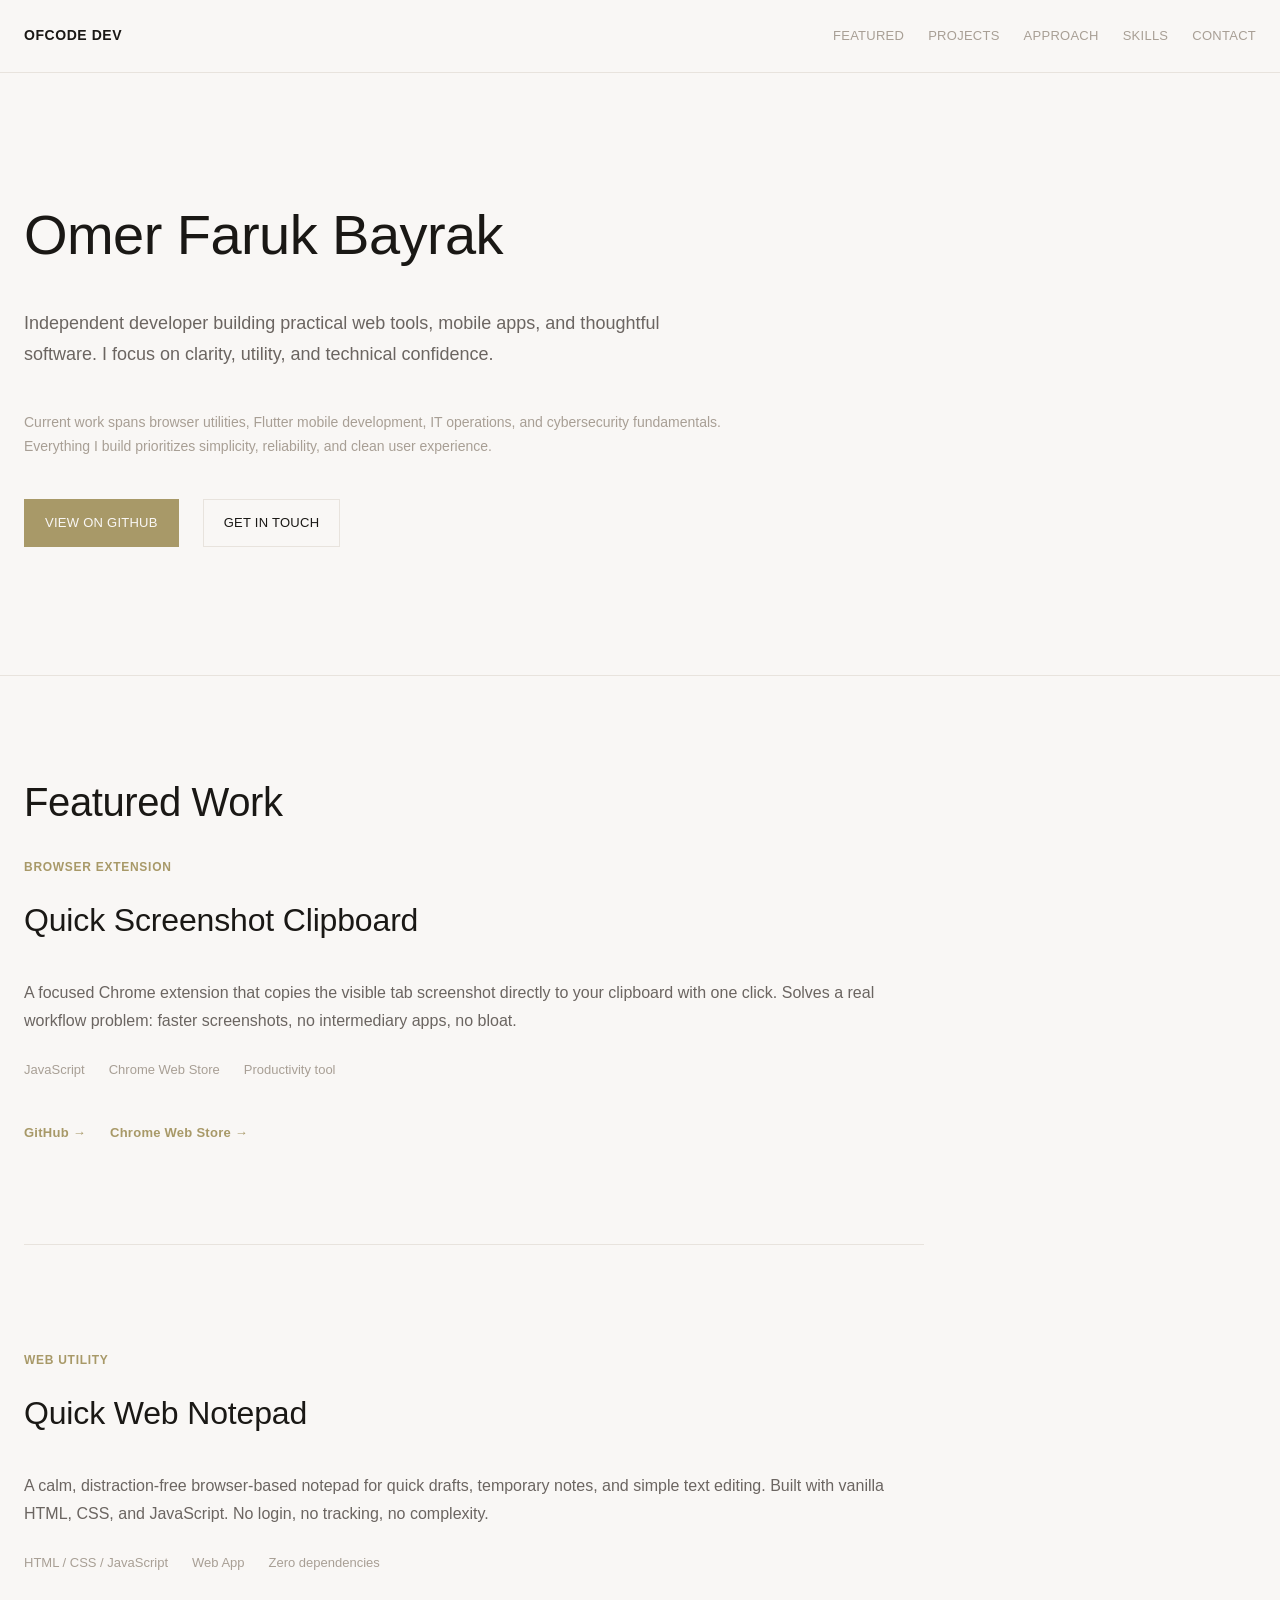
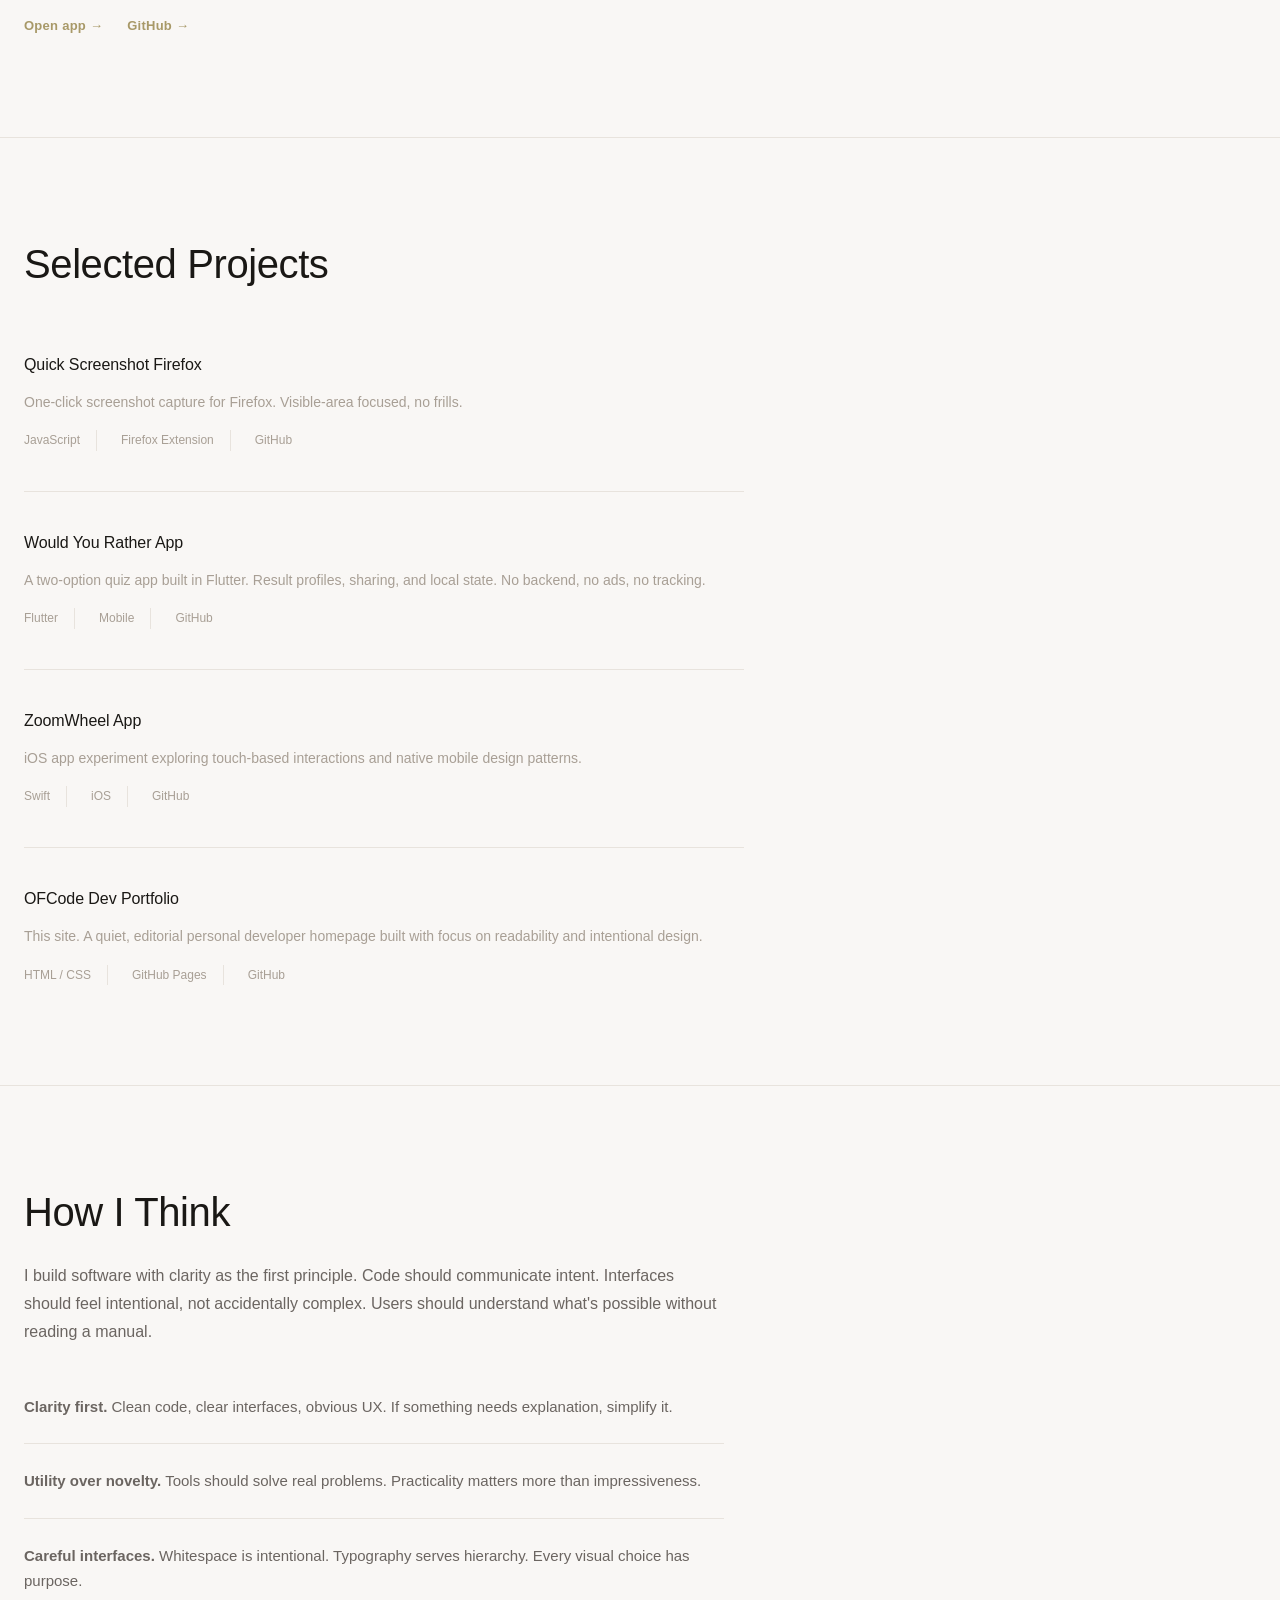
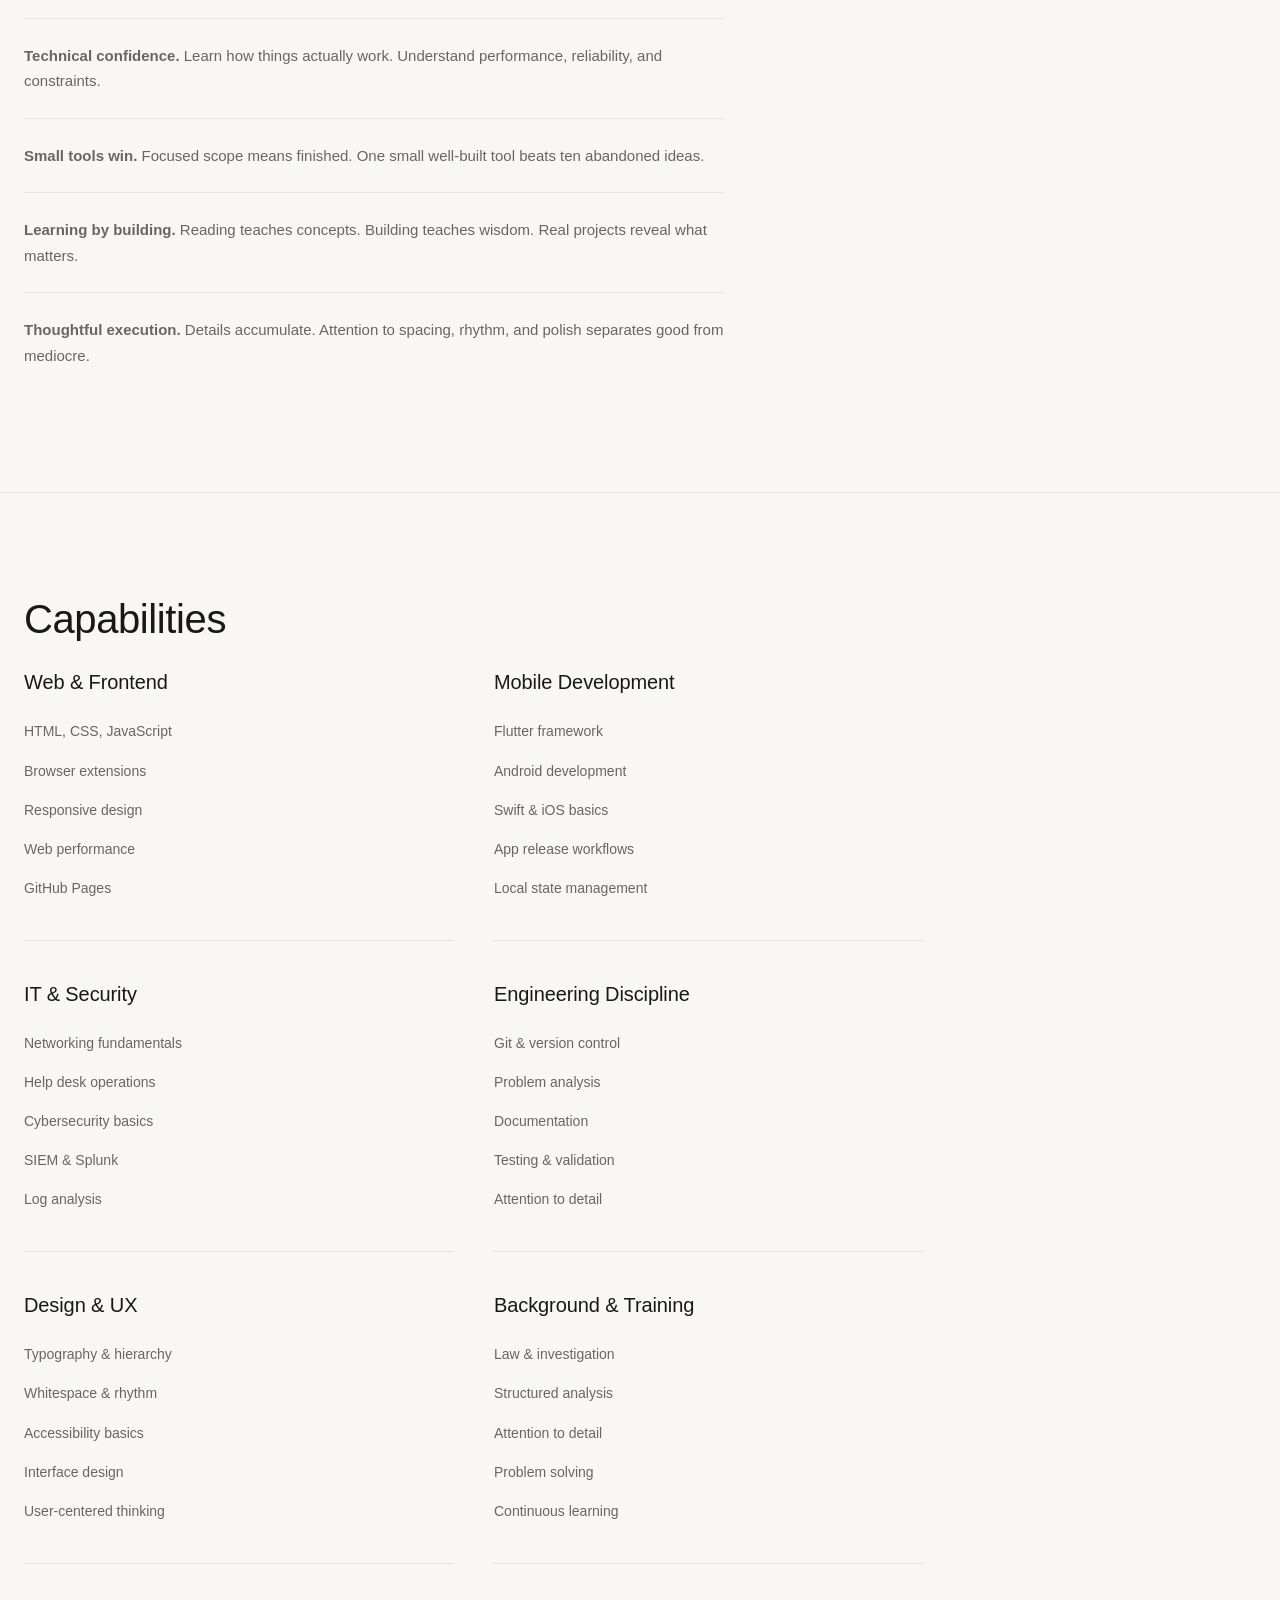
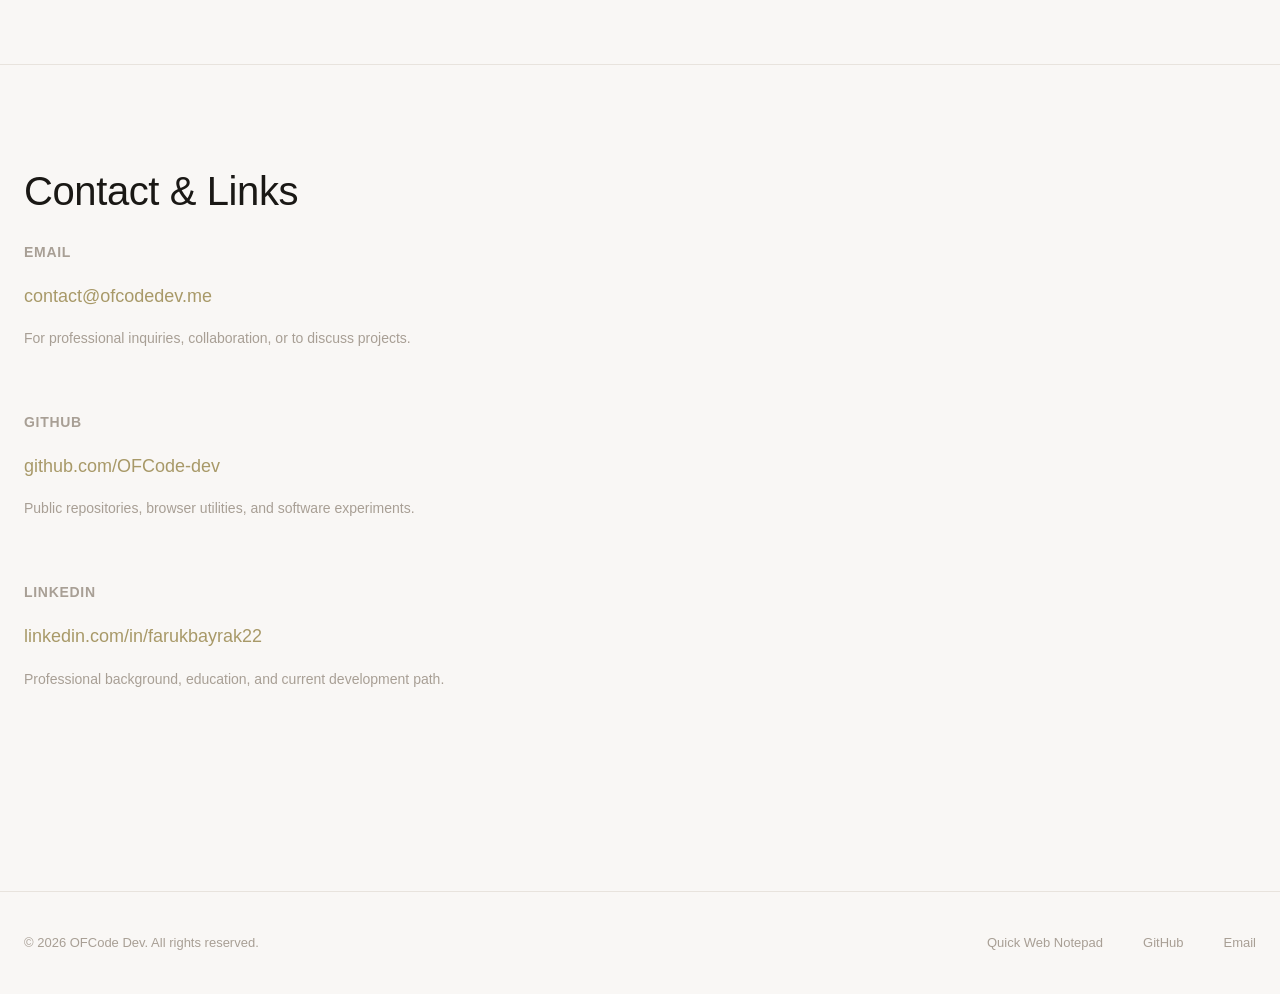
==== index.html @ 1c7d90ea "Update contact email to contact@ofcodedev.me" ====
<!doctype html>
<html lang="en">
<head>
  <meta charset="utf-8" />
  <meta name="viewport" content="width=device-width, initial-scale=1" />
  <title>OFCode Dev | Omer Faruk Bayrak</title>
  <meta
    name="description"
    content="Omer Faruk Bayrak. Independent developer building practical web tools, mobile apps, and thoughtful software."
  />

  <style>
    :root {
      --bg: #f9f7f5;
      --bg-elevated: #ffffff;
      --text: #1a1815;
      --text-secondary: #6b6561;
      --text-tertiary: #a89f95;
      --border: #e8e3dd;
      --accent: #a89968;
      --space-xs: 8px;
      --space-sm: 16px;
      --space-md: 24px;
      --space-lg: 40px;
      --space-xl: 60px;
      --space-xxl: 100px;
    }

    * {
      box-sizing: border-box;
    }

    html {
      scroll-behavior: smooth;
      -webkit-text-size-adjust: 100%;
      text-size-adjust: 100%;
    }

    body {
      margin: 0;
      min-height: 100vh;
      font-family: Inter, -apple-system, BlinkMacSystemFont, "Segoe UI", sans-serif;
      background-color: var(--bg);
      color: var(--text);
      line-height: 1.7;
      font-size: 16px;
      font-weight: 400;
    }

    a {
      color: inherit;
      text-decoration: none;
    }

    a:focus-visible {
      outline: 2px solid var(--accent);
      outline-offset: 3px;
    }

    h1, h2, h3, h4, p {
      margin: 0;
    }

    h1 {
      font-size: clamp(40px, 7vw, 56px);
      line-height: 1.2;
      font-weight: 500;
      letter-spacing: -0.01em;
      margin-bottom: var(--space-md);
    }

    h2 {
      font-size: clamp(28px, 5vw, 40px);
      line-height: 1.3;
      font-weight: 500;
      letter-spacing: -0.01em;
      margin-bottom: var(--space-md);
    }

    h3 {
      font-size: 20px;
      line-height: 1.35;
      font-weight: 500;
      letter-spacing: -0.005em;
      margin-bottom: var(--space-sm);
    }

    p {
      margin-bottom: var(--space-md);
      color: var(--text-secondary);
      line-height: 1.75;
    }

    p:last-child {
      margin-bottom: 0;
    }

    .container {
      width: 100%;
      max-width: 1400px;
      margin: 0 auto;
      padding-left: var(--space-md);
      padding-right: var(--space-md);
    }

    header {
      position: sticky;
      top: 0;
      background-color: var(--bg);
      border-bottom: 1px solid var(--border);
      z-index: 50;
    }

    .nav {
      display: flex;
      align-items: center;
      justify-content: space-between;
      min-height: 64px;
      padding: var(--space-md) 0;
    }

    .brand {
      font-size: 14px;
      font-weight: 600;
      letter-spacing: 0.04em;
      text-transform: uppercase;
    }

    .nav-links {
      display: flex;
      gap: var(--space-md);
      font-size: 13px;
      font-weight: 500;
      letter-spacing: 0.02em;
      text-transform: uppercase;
    }

    .nav-links a {
      color: var(--text-tertiary);
      transition: color 200ms ease;
    }

    .nav-links a:hover {
      color: var(--accent);
    }

    main {
      padding-bottom: var(--space-xxl);
    }

    section {
      padding: var(--space-xxl) 0;
      border-bottom: 1px solid var(--border);
    }

    section:last-of-type {
      border-bottom: none;
    }

    /* Hero */
    .hero {
      padding: clamp(60px, 10vw, 140px) 0;
    }

    .hero-content {
      max-width: 700px;
    }

    .hero h1 {
      margin-bottom: var(--space-lg);
      color: var(--text);
    }

    .hero-subtitle {
      font-size: 18px;
      line-height: 1.75;
      margin-bottom: var(--space-lg);
      color: var(--text-secondary);
    }

    .hero-meta {
      font-size: 14px;
      color: var(--text-tertiary);
      line-height: 1.7;
      margin-bottom: var(--space-lg);
    }

    .hero-cta {
      display: flex;
      gap: var(--space-md);
      flex-wrap: wrap;
    }

    .btn {
      display: inline-block;
      padding: 12px 20px;
      border: 1px solid var(--border);
      background-color: var(--bg);
      color: var(--text);
      font-size: 13px;
      font-weight: 500;
      letter-spacing: 0.02em;
      text-transform: uppercase;
      transition: all 200ms ease;
      cursor: pointer;
    }

    .btn:hover {
      border-color: var(--accent);
      color: var(--accent);
    }

    .btn.primary {
      background-color: var(--accent);
      border-color: var(--accent);
      color: var(--bg);
    }

    .btn.primary:hover {
      background-color: #9d8a5a;
      border-color: #9d8a5a;
    }

    /* Featured Work */
    .featured {
      max-width: 900px;
    }

    .featured-item {
      margin-bottom: var(--space-xxl);
      padding-bottom: var(--space-xxl);
      border-bottom: 1px solid var(--border);
    }

    .featured-item:last-child {
      border-bottom: none;
      padding-bottom: 0;
      margin-bottom: 0;
    }

    .featured-label {
      display: inline-block;
      font-size: 12px;
      font-weight: 600;
      letter-spacing: 0.06em;
      text-transform: uppercase;
      color: var(--accent);
      margin-bottom: var(--space-md);
    }

    .featured-title {
      font-size: 32px;
      line-height: 1.2;
      font-weight: 500;
      margin-bottom: var(--space-lg);
      color: var(--text);
    }

    .featured-description {
      font-size: 16px;
      line-height: 1.75;
      margin-bottom: var(--space-md);
      color: var(--text-secondary);
    }

    .featured-meta {
      display: flex;
      gap: var(--space-md);
      flex-wrap: wrap;
      margin-bottom: var(--space-lg);
      font-size: 13px;
      color: var(--text-tertiary);
      font-weight: 500;
    }

    .featured-links {
      display: flex;
      gap: var(--space-md);
    }

    .featured-links a {
      font-size: 13px;
      font-weight: 600;
      letter-spacing: 0.02em;
      color: var(--accent);
      transition: opacity 200ms ease;
    }

    .featured-links a:hover {
      opacity: 0.7;
    }

    /* Selected Projects */
    .projects-list {
      max-width: 720px;
    }

    .project-item {
      padding: var(--space-lg) 0;
      border-bottom: 1px solid var(--border);
    }

    .project-item:last-child {
      border-bottom: none;
      padding-bottom: 0;
    }

    .project-name {
      font-size: 16px;
      font-weight: 500;
      margin-bottom: var(--space-sm);
      color: var(--text);
    }

    .project-desc {
      font-size: 14px;
      color: var(--text-tertiary);
      margin-bottom: var(--space-sm);
      line-height: 1.65;
    }

    .project-meta {
      display: flex;
      gap: var(--space-md);
      flex-wrap: wrap;
      font-size: 12px;
      color: var(--text-tertiary);
      font-weight: 500;
    }

    .project-meta-item {
      padding-right: var(--space-sm);
    }

    .project-meta-item:not(:last-child) {
      border-right: 1px solid var(--border);
    }

    /* How I Think */
    .approach {
      max-width: 700px;
    }

    .approach-list {
      list-style: none;
      padding: 0;
      margin: 0;
    }

    .approach-list li {
      padding: var(--space-md) 0;
      border-bottom: 1px solid var(--border);
      font-size: 15px;
      line-height: 1.7;
      color: var(--text-secondary);
    }

    .approach-list li:last-child {
      border-bottom: none;
    }

    /* Capabilities */
    .capabilities {
      display: grid;
      grid-template-columns: repeat(auto-fit, minmax(280px, 1fr));
      gap: var(--space-lg);
      max-width: 900px;
    }

    .capability-group {
      border-bottom: 1px solid var(--border);
      padding-bottom: var(--space-lg);
    }

    .capability-group h3 {
      margin-bottom: var(--space-md);
      color: var(--text);
    }

    .capability-group ul {
      list-style: none;
      padding: 0;
      margin: 0;
      display: flex;
      flex-direction: column;
      gap: var(--space-sm);
    }

    .capability-group li {
      font-size: 14px;
      color: var(--text-secondary);
      line-height: 1.65;
    }

    /* Contact */
    .contact {
      max-width: 700px;
    }

    .contact-item {
      margin-bottom: var(--space-xl);
    }

    .contact-item:last-child {
      margin-bottom: 0;
    }

    .contact-label {
      font-size: 14px;
      font-weight: 600;
      letter-spacing: 0.05em;
      text-transform: uppercase;
      color: var(--text-tertiary);
      margin-bottom: var(--space-sm);
    }

    .contact-value {
      font-size: 18px;
      font-weight: 500;
      color: var(--text);
      margin-bottom: var(--space-sm);
    }

    .contact-value a {
      color: var(--accent);
      transition: opacity 200ms ease;
    }

    .contact-value a:hover {
      opacity: 0.7;
    }

    .contact-description {
      font-size: 14px;
      color: var(--text-tertiary);
      line-height: 1.7;
    }

    /* Footer */
    footer {
      border-top: 1px solid var(--border);
      padding: var(--space-lg) 0;
      color: var(--text-tertiary);
      font-size: 13px;
    }

    .footer-content {
      display: flex;
      justify-content: space-between;
      gap: var(--space-md);
      flex-wrap: wrap;
    }

    .footer-links {
      display: flex;
      gap: var(--space-lg);
    }

    .footer-links a {
      color: var(--text-tertiary);
      transition: color 200ms ease;
    }

    .footer-links a:hover {
      color: var(--accent);
    }

    /* Responsive */
    @media (max-width: 768px) {
      :root {
        --space-xl: 40px;
        --space-xxl: 60px;
      }

      .nav-links {
        display: none;
      }

      h1 {
        font-size: clamp(32px, 8vw, 40px);
      }

      h2 {
        font-size: clamp(24px, 6vw, 32px);
      }

      .hero {
        padding: 60px 0;
      }

      section {
        padding: 60px 0;
      }

      .capabilities {
        grid-template-columns: 1fr;
      }

      .hero-cta {
        gap: var(--space-sm);
      }

      .btn {
        width: 100%;
        text-align: center;
      }

      .footer-content {
        flex-direction: column;
        align-items: flex-start;
      }
    }

    @media (max-width: 480px) {
      .container {
        padding-left: var(--space-sm);
        padding-right: var(--space-sm);
      }

      h1 {
        font-size: 28px;
        margin-bottom: var(--space-md);
      }

      h2 {
        font-size: 22px;
      }

      h3 {
        font-size: 18px;
      }

      .hero {
        padding: 40px 0;
      }

      section {
        padding: 40px 0;
      }

      .nav {
        min-height: 56px;
        padding: var(--space-sm) 0;
      }

      .brand {
        font-size: 12px;
      }

      .hero-subtitle {
        font-size: 16px;
      }

      .featured-title {
        font-size: 24px;
      }

      .featured-links {
        flex-direction: column;
      }

      .featured-links a {
        display: block;
      }
    }

    @media (prefers-reduced-motion: reduce) {
      * {
        transition: none !important;
      }
    }
  </style>
</head>

<body>
  <header>
    <div class="container">
      <nav class="nav">
        <div class="brand">OFCode Dev</div>
        <div class="nav-links">
          <a href="#featured">Featured</a>
          <a href="#projects">Projects</a>
          <a href="#approach">Approach</a>
          <a href="#capabilities">Skills</a>
          <a href="#contact">Contact</a>
        </div>
      </nav>
    </div>
  </header>

  <main>
    <!-- Hero / Identity -->
    <section class="hero">
      <div class="container">
        <div class="hero-content">
          <h1>Omer Faruk Bayrak</h1>
          <p class="hero-subtitle">
            Independent developer building practical web tools, mobile apps, and thoughtful software. I focus on clarity, utility, and technical confidence.
          </p>
          <p class="hero-meta">
            Current work spans browser utilities, Flutter mobile development, IT operations, and cybersecurity fundamentals. Everything I build prioritizes simplicity, reliability, and clean user experience.
          </p>
          <div class="hero-cta">
            <a class="btn primary" href="https://github.com/OFCode-dev" target="_blank" rel="noopener">View on GitHub</a>
            <a class="btn" href="mailto:contact@ofcodedev.me">Get in touch</a>
          </div>
        </div>
      </div>
    </section>

    <!-- Featured Work -->
    <section id="featured">
      <div class="container">
        <h2>Featured Work</h2>
        <div class="featured">
          <article class="featured-item">
            <span class="featured-label">Browser Extension</span>
            <h3 class="featured-title">Quick Screenshot Clipboard</h3>
            <p class="featured-description">
              A focused Chrome extension that copies the visible tab screenshot directly to your clipboard with one click. Solves a real workflow problem: faster screenshots, no intermediary apps, no bloat.
            </p>
            <div class="featured-meta">
              <span>JavaScript</span>
              <span>Chrome Web Store</span>
              <span>Productivity tool</span>
            </div>
            <div class="featured-links">
              <a href="https://github.com/OFCode-dev/quick-screenshot-clipboard" target="_blank" rel="noopener">GitHub →</a>
              <a href="https://chromewebstore.google.com" target="_blank" rel="noopener">Chrome Web Store →</a>
            </div>
          </article>

          <article class="featured-item">
            <span class="featured-label">Web Utility</span>
            <h3 class="featured-title">Quick Web Notepad</h3>
            <p class="featured-description">
              A calm, distraction-free browser-based notepad for quick drafts, temporary notes, and simple text editing. Built with vanilla HTML, CSS, and JavaScript. No login, no tracking, no complexity.
            </p>
            <div class="featured-meta">
              <span>HTML / CSS / JavaScript</span>
              <span>Web App</span>
              <span>Zero dependencies</span>
            </div>
            <div class="featured-links">
              <a href="/quick-web-notepad/" target="_blank">Open app →</a>
              <a href="https://github.com/OFCode-dev/quick-web-notepad" target="_blank" rel="noopener">GitHub →</a>
            </div>
          </article>
        </div>
      </div>
    </section>

    <!-- Selected Projects -->
    <section id="projects">
      <div class="container">
        <h2>Selected Projects</h2>
        <div class="projects-list">
          <article class="project-item">
            <h3 class="project-name">Quick Screenshot Firefox</h3>
            <p class="project-desc">One-click screenshot capture for Firefox. Visible-area focused, no frills.</p>
            <div class="project-meta">
              <span class="project-meta-item">JavaScript</span>
              <span class="project-meta-item">Firefox Extension</span>
              <a href="https://github.com/OFCode-dev/quick-screenshot-firefox" target="_blank" rel="noopener">GitHub</a>
            </div>
          </article>

          <article class="project-item">
            <h3 class="project-name">Would You Rather App</h3>
            <p class="project-desc">A two-option quiz app built in Flutter. Result profiles, sharing, and local state. No backend, no ads, no tracking.</p>
            <div class="project-meta">
              <span class="project-meta-item">Flutter</span>
              <span class="project-meta-item">Mobile</span>
              <a href="https://github.com/OFCode-dev/wouldyouratherapp" target="_blank" rel="noopener">GitHub</a>
            </div>
          </article>

          <article class="project-item">
            <h3 class="project-name">ZoomWheel App</h3>
            <p class="project-desc">iOS app experiment exploring touch-based interactions and native mobile design patterns.</p>
            <div class="project-meta">
              <span class="project-meta-item">Swift</span>
              <span class="project-meta-item">iOS</span>
              <a href="https://github.com/OFCode-dev/zoomwheelapp" target="_blank" rel="noopener">GitHub</a>
            </div>
          </article>

          <article class="project-item">
            <h3 class="project-name">OFCode Dev Portfolio</h3>
            <p class="project-desc">This site. A quiet, editorial personal developer homepage built with focus on readability and intentional design.</p>
            <div class="project-meta">
              <span class="project-meta-item">HTML / CSS</span>
              <span class="project-meta-item">GitHub Pages</span>
              <a href="https://github.com/OFCode-dev/ofcode-dev.github.io" target="_blank" rel="noopener">GitHub</a>
            </div>
          </article>
        </div>
      </div>
    </section>

    <!-- How I Think -->
    <section id="approach">
      <div class="container">
        <h2>How I Think</h2>
        <div class="approach">
          <p>
            I build software with clarity as the first principle. Code should communicate intent. Interfaces should feel intentional, not accidentally complex. Users should understand what's possible without reading a manual.
          </p>
          <ul class="approach-list">
            <li><strong>Clarity first.</strong> Clean code, clear interfaces, obvious UX. If something needs explanation, simplify it.</li>
            <li><strong>Utility over novelty.</strong> Tools should solve real problems. Practicality matters more than impressiveness.</li>
            <li><strong>Careful interfaces.</strong> Whitespace is intentional. Typography serves hierarchy. Every visual choice has purpose.</li>
            <li><strong>Technical confidence.</strong> Learn how things actually work. Understand performance, reliability, and constraints.</li>
            <li><strong>Small tools win.</strong> Focused scope means finished. One small well-built tool beats ten abandoned ideas.</li>
            <li><strong>Learning by building.</strong> Reading teaches concepts. Building teaches wisdom. Real projects reveal what matters.</li>
            <li><strong>Thoughtful execution.</strong> Details accumulate. Attention to spacing, rhythm, and polish separates good from mediocre.</li>
          </ul>
        </div>
      </div>
    </section>

    <!-- Capabilities -->
    <section id="capabilities">
      <div class="container">
        <h2>Capabilities</h2>
        <div class="capabilities">
          <div class="capability-group">
            <h3>Web & Frontend</h3>
            <ul>
              <li>HTML, CSS, JavaScript</li>
              <li>Browser extensions</li>
              <li>Responsive design</li>
              <li>Web performance</li>
              <li>GitHub Pages</li>
            </ul>
          </div>

          <div class="capability-group">
            <h3>Mobile Development</h3>
            <ul>
              <li>Flutter framework</li>
              <li>Android development</li>
              <li>Swift & iOS basics</li>
              <li>App release workflows</li>
              <li>Local state management</li>
            </ul>
          </div>

          <div class="capability-group">
            <h3>IT & Security</h3>
            <ul>
              <li>Networking fundamentals</li>
              <li>Help desk operations</li>
              <li>Cybersecurity basics</li>
              <li>SIEM & Splunk</li>
              <li>Log analysis</li>
            </ul>
          </div>

          <div class="capability-group">
            <h3>Engineering Discipline</h3>
            <ul>
              <li>Git & version control</li>
              <li>Problem analysis</li>
              <li>Documentation</li>
              <li>Testing & validation</li>
              <li>Attention to detail</li>
            </ul>
          </div>

          <div class="capability-group">
            <h3>Design & UX</h3>
            <ul>
              <li>Typography & hierarchy</li>
              <li>Whitespace & rhythm</li>
              <li>Accessibility basics</li>
              <li>Interface design</li>
              <li>User-centered thinking</li>
            </ul>
          </div>

          <div class="capability-group">
            <h3>Background & Training</h3>
            <ul>
              <li>Law & investigation</li>
              <li>Structured analysis</li>
              <li>Attention to detail</li>
              <li>Problem solving</li>
              <li>Continuous learning</li>
            </ul>
          </div>
        </div>
      </div>
    </section>

    <!-- Contact -->
    <section id="contact">
      <div class="container">
        <h2>Contact & Links</h2>
        <div class="contact">
          <div class="contact-item">
            <div class="contact-label">Email</div>
            <div class="contact-value">
              <a href="mailto:contact@ofcodedev.me">contact@ofcodedev.me</a>
            </div>
            <div class="contact-description">For professional inquiries, collaboration, or to discuss projects.</div>
          </div>

          <div class="contact-item">
            <div class="contact-label">GitHub</div>
            <div class="contact-value">
              <a href="https://github.com/OFCode-dev" target="_blank" rel="noopener">github.com/OFCode-dev</a>
            </div>
            <div class="contact-description">Public repositories, browser utilities, and software experiments.</div>
          </div>

          <div class="contact-item">
            <div class="contact-label">LinkedIn</div>
            <div class="contact-value">
              <a href="https://www.linkedin.com/in/farukbayrak22" target="_blank" rel="noopener">linkedin.com/in/farukbayrak22</a>
            </div>
            <div class="contact-description">Professional background, education, and current development path.</div>
          </div>
        </div>
      </div>
    </section>
  </main>

  <footer>
    <div class="container">
      <div class="footer-content">
        <span>© 2026 OFCode Dev. All rights reserved.</span>
        <div class="footer-links">
          <a href="/quick-web-notepad/">Quick Web Notepad</a>
          <a href="https://github.com/OFCode-dev" target="_blank" rel="noopener">GitHub</a>
          <a href="mailto:contact@ofcodedev.me">Email</a>
        </div>
      </div>
    </div>
  </footer>
</body>
</html>
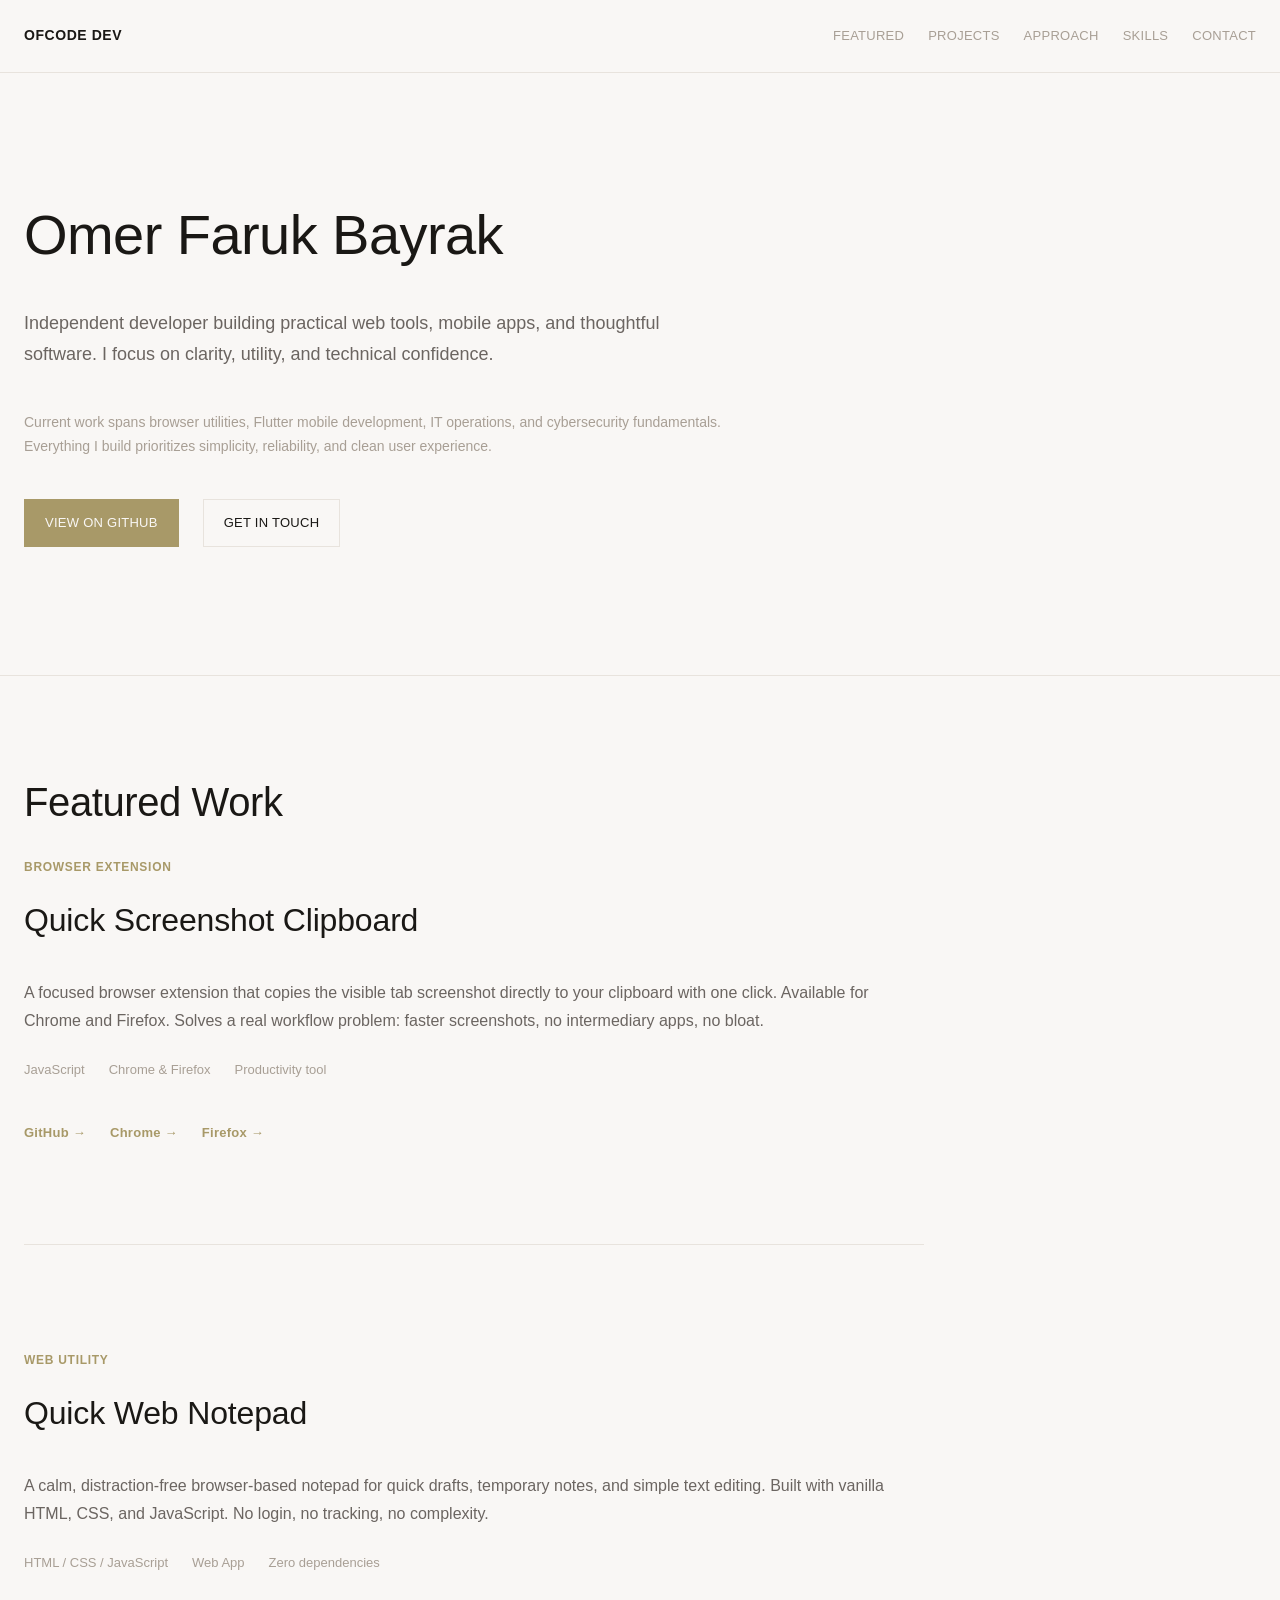
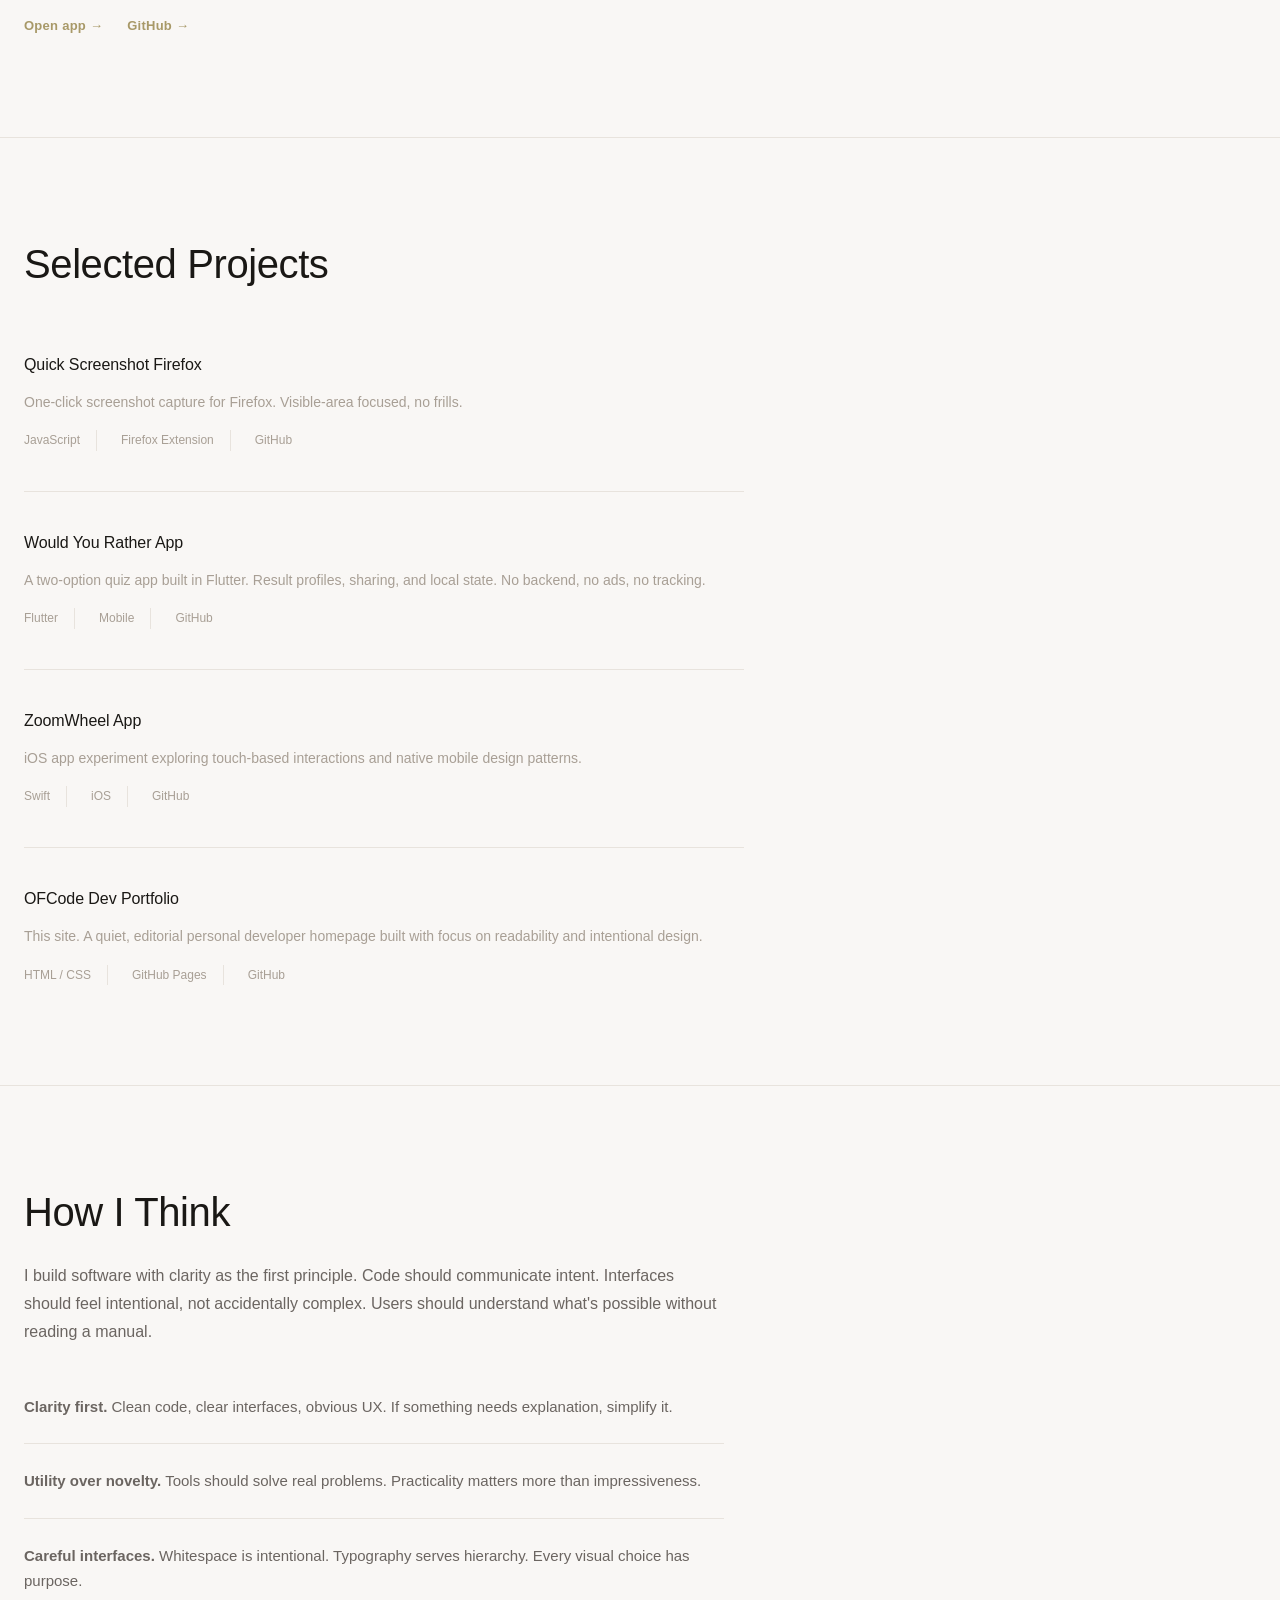
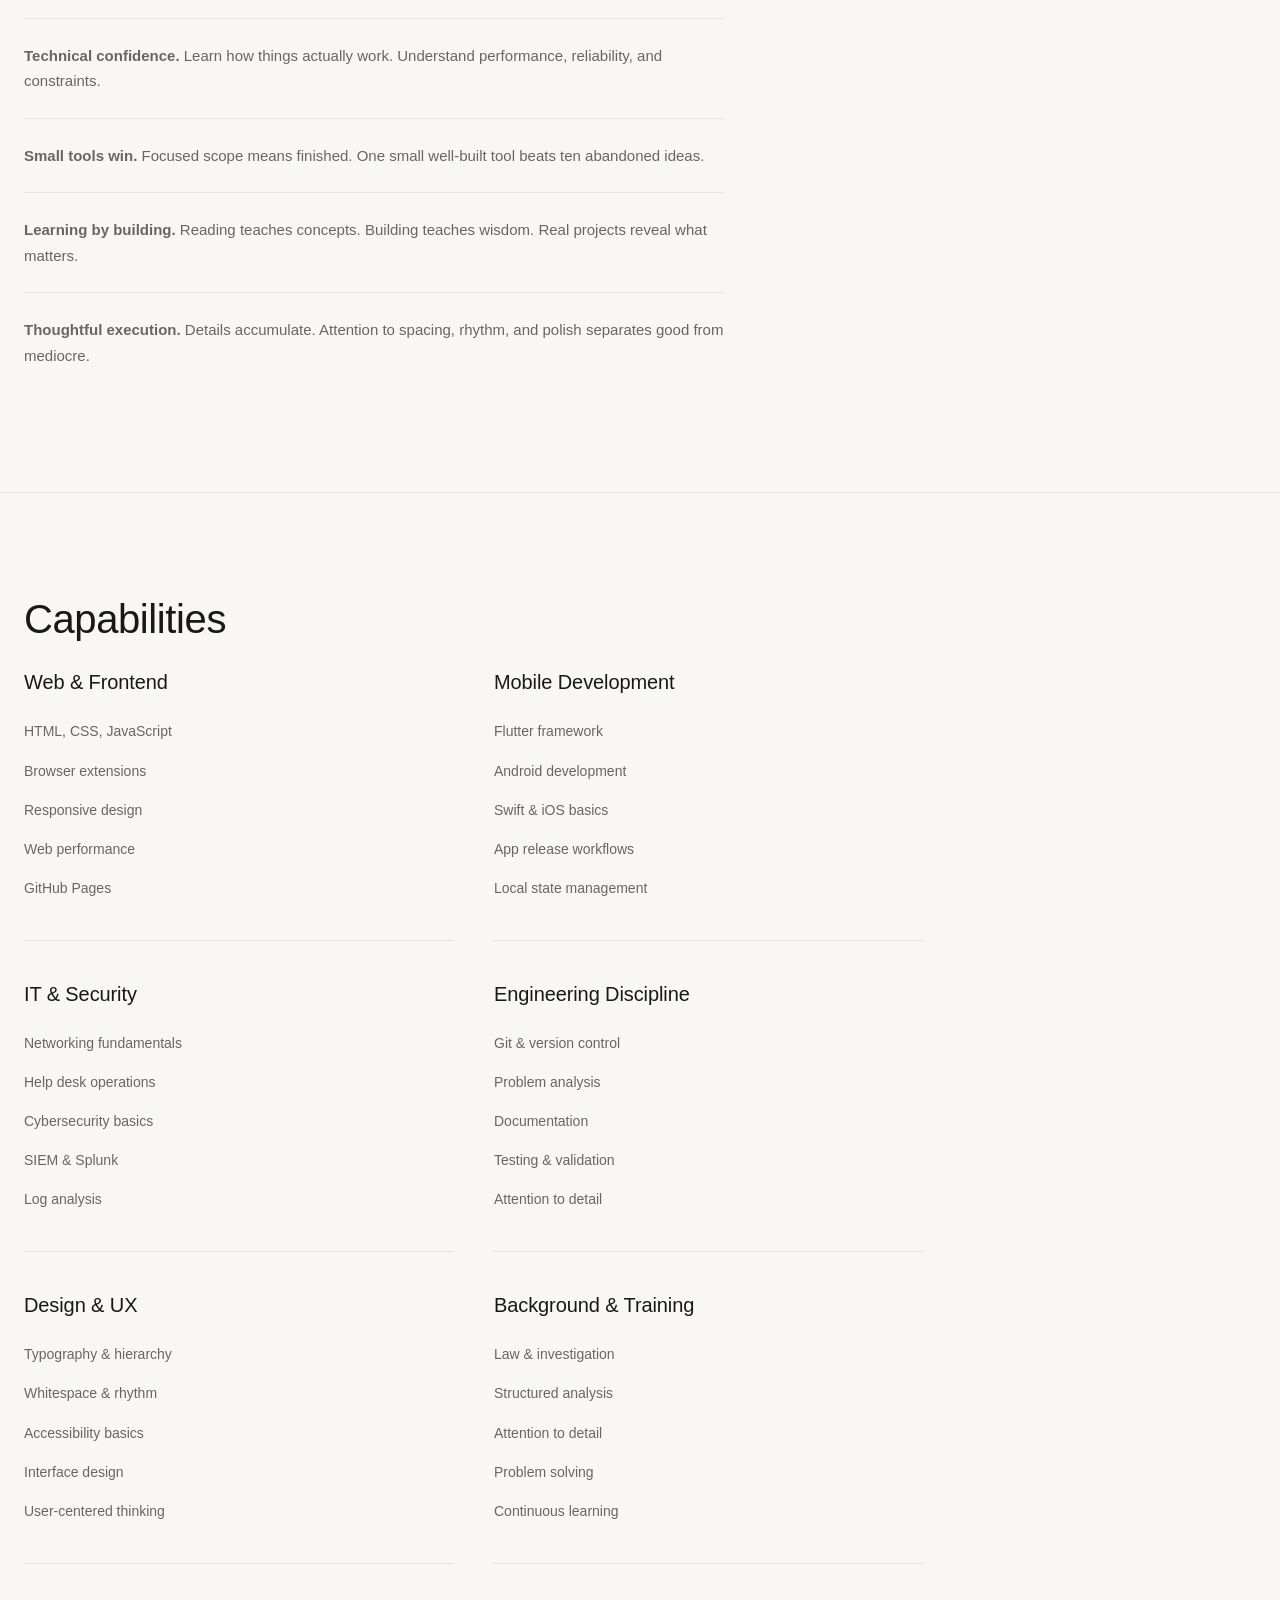
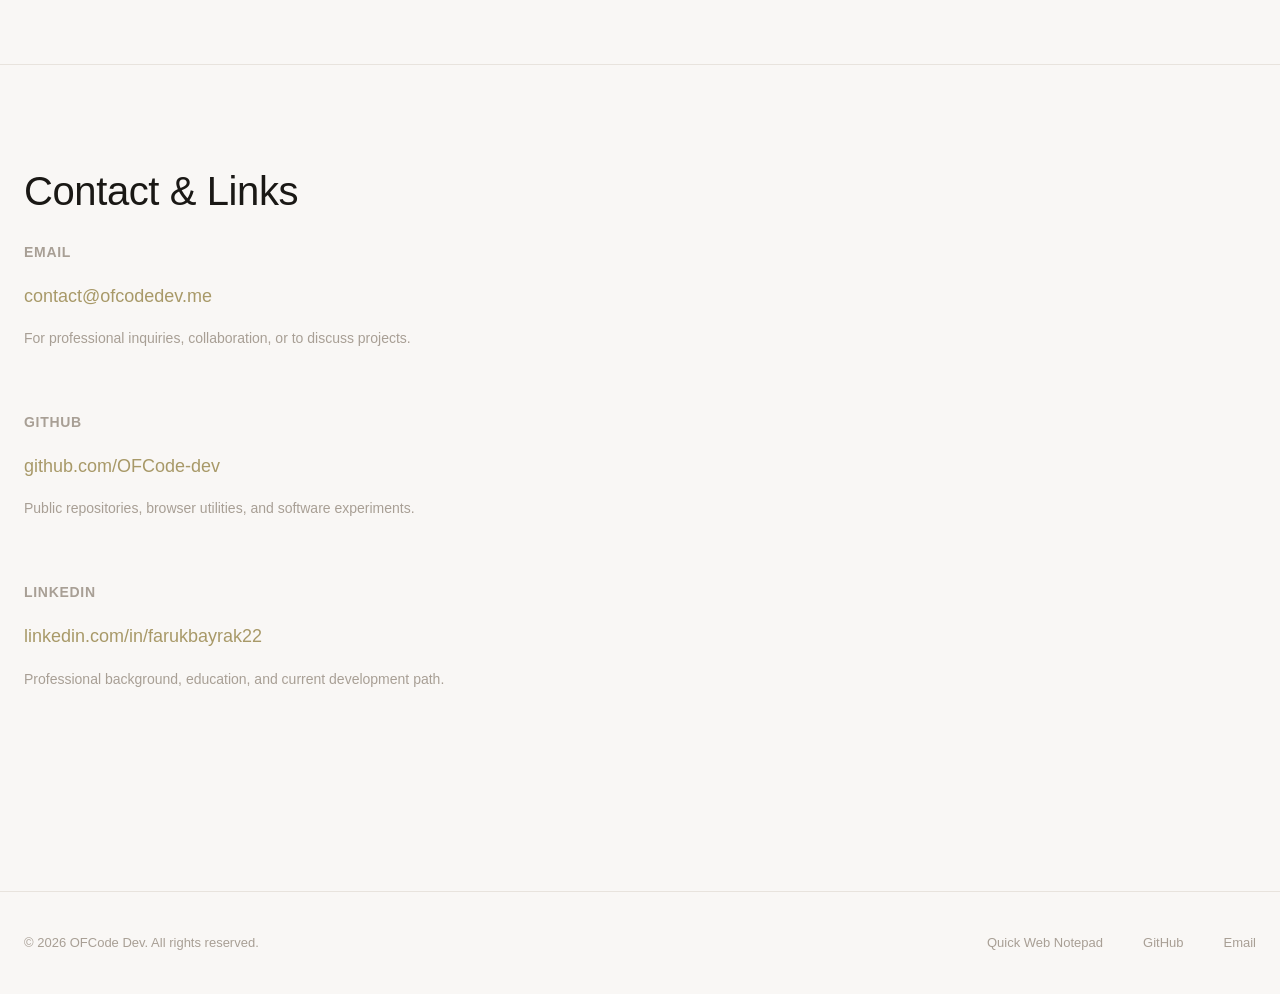
==== commit e10eb28d: "Add Firefox addon link to Quick Screenshot featured project" ====
--- a/index.html
+++ b/index.html
@@ -617,16 +617,17 @@
             <span class="featured-label">Browser Extension</span>
             <h3 class="featured-title">Quick Screenshot Clipboard</h3>
             <p class="featured-description">
-              A focused Chrome extension that copies the visible tab screenshot directly to your clipboard with one click. Solves a real workflow problem: faster screenshots, no intermediary apps, no bloat.
+              A focused browser extension that copies the visible tab screenshot directly to your clipboard with one click. Available for Chrome and Firefox. Solves a real workflow problem: faster screenshots, no intermediary apps, no bloat.
             </p>
             <div class="featured-meta">
               <span>JavaScript</span>
-              <span>Chrome Web Store</span>
+              <span>Chrome & Firefox</span>
               <span>Productivity tool</span>
             </div>
             <div class="featured-links">
               <a href="https://github.com/OFCode-dev/quick-screenshot-clipboard" target="_blank" rel="noopener">GitHub →</a>
-              <a href="https://chromewebstore.google.com" target="_blank" rel="noopener">Chrome Web Store →</a>
+              <a href="https://chromewebstore.google.com/detail/quick-screenshot-%E2%86%92-clipbo/pimodklbppjmjnpmhaipihkfnbnldebh" target="_blank" rel="noopener">Chrome →</a>
+              <a href="https://addons.mozilla.org/en-US/firefox/addon/quick-screenshot-clipboard/" target="_blank" rel="noopener">Firefox →</a>
             </div>
           </article>
 
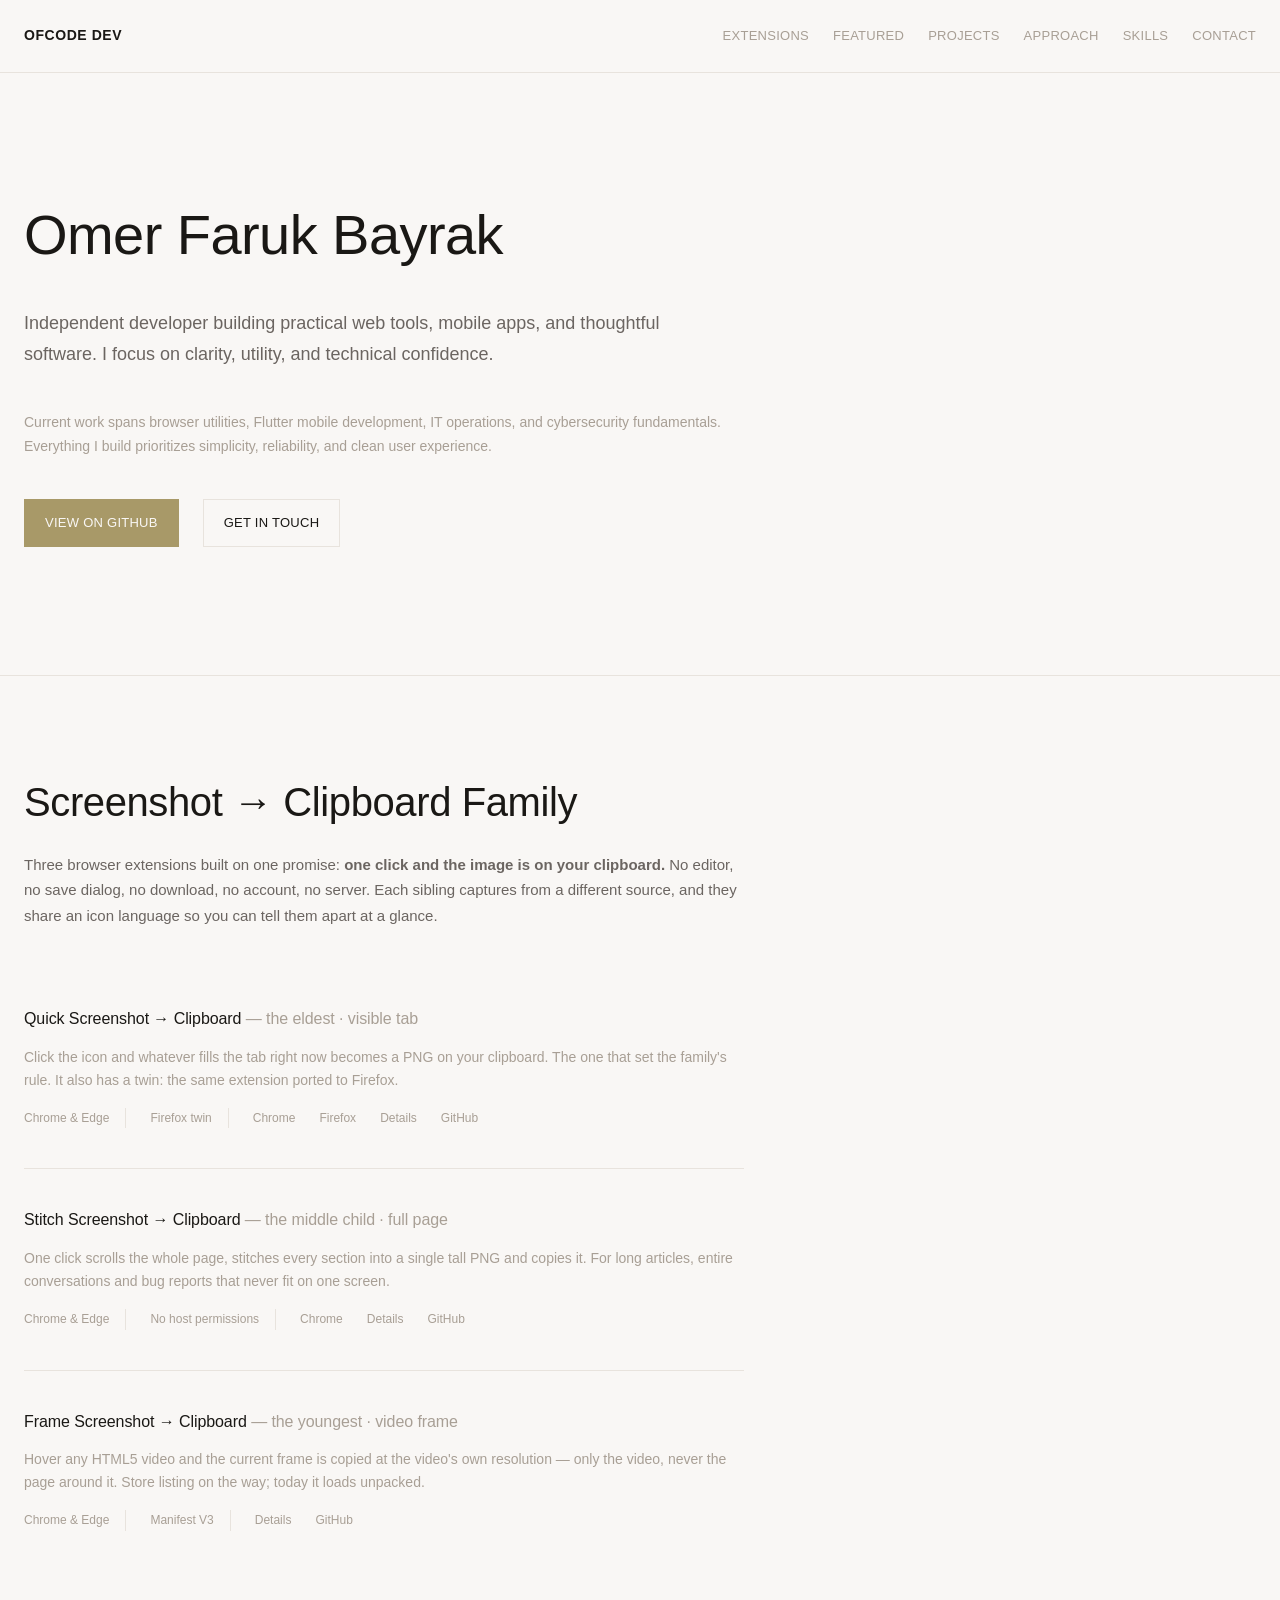
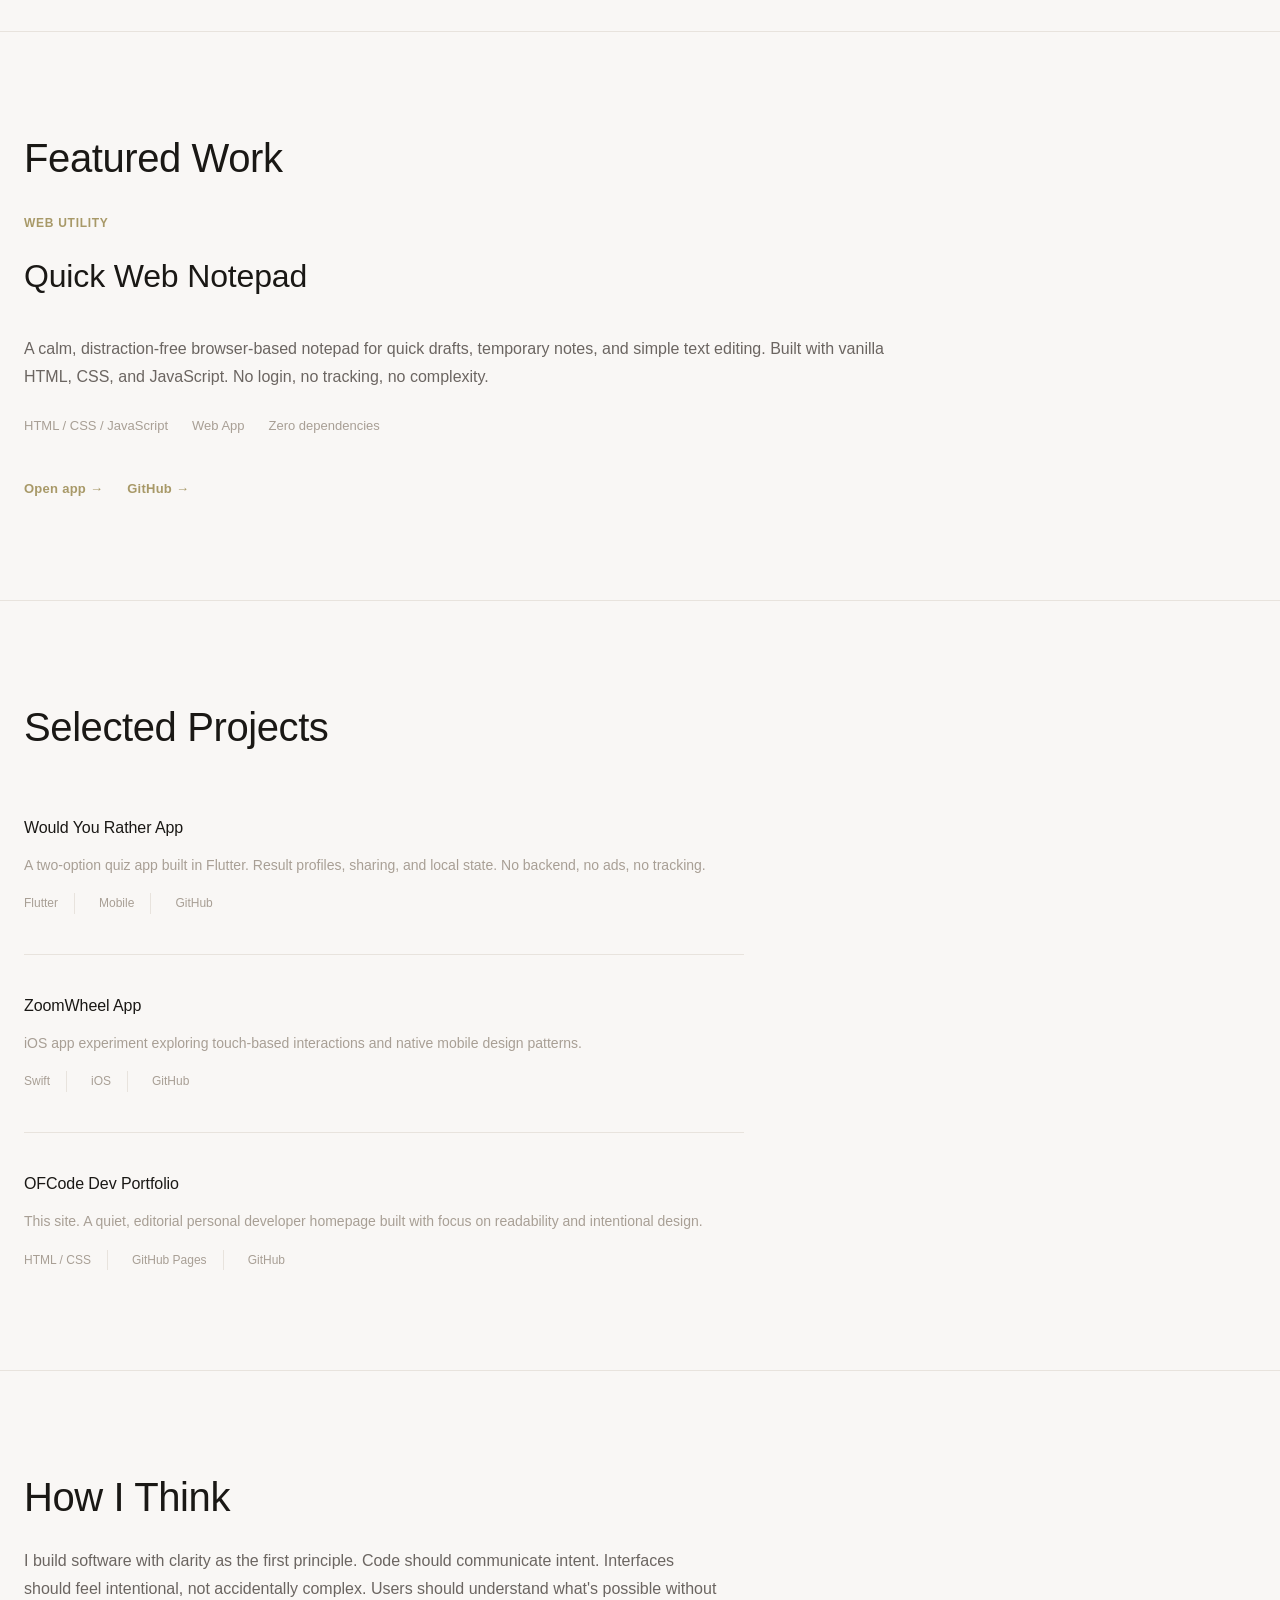
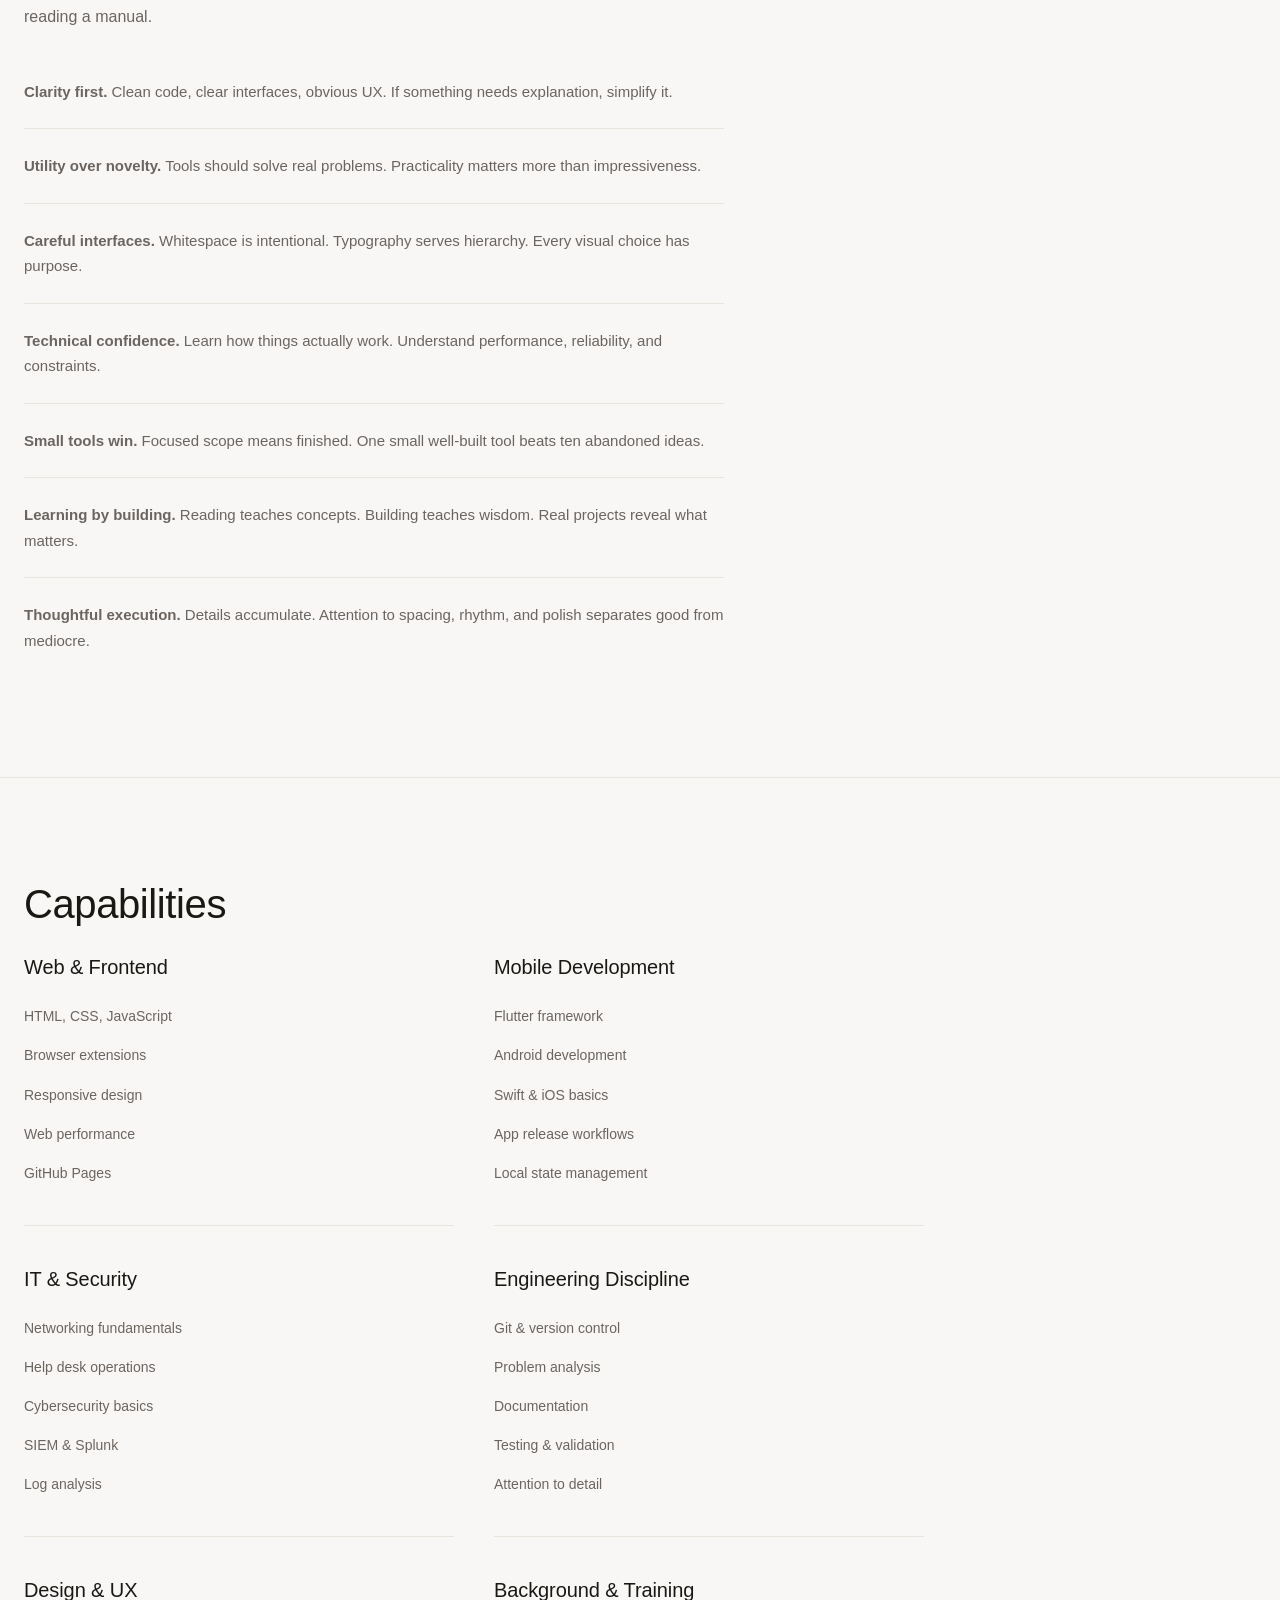
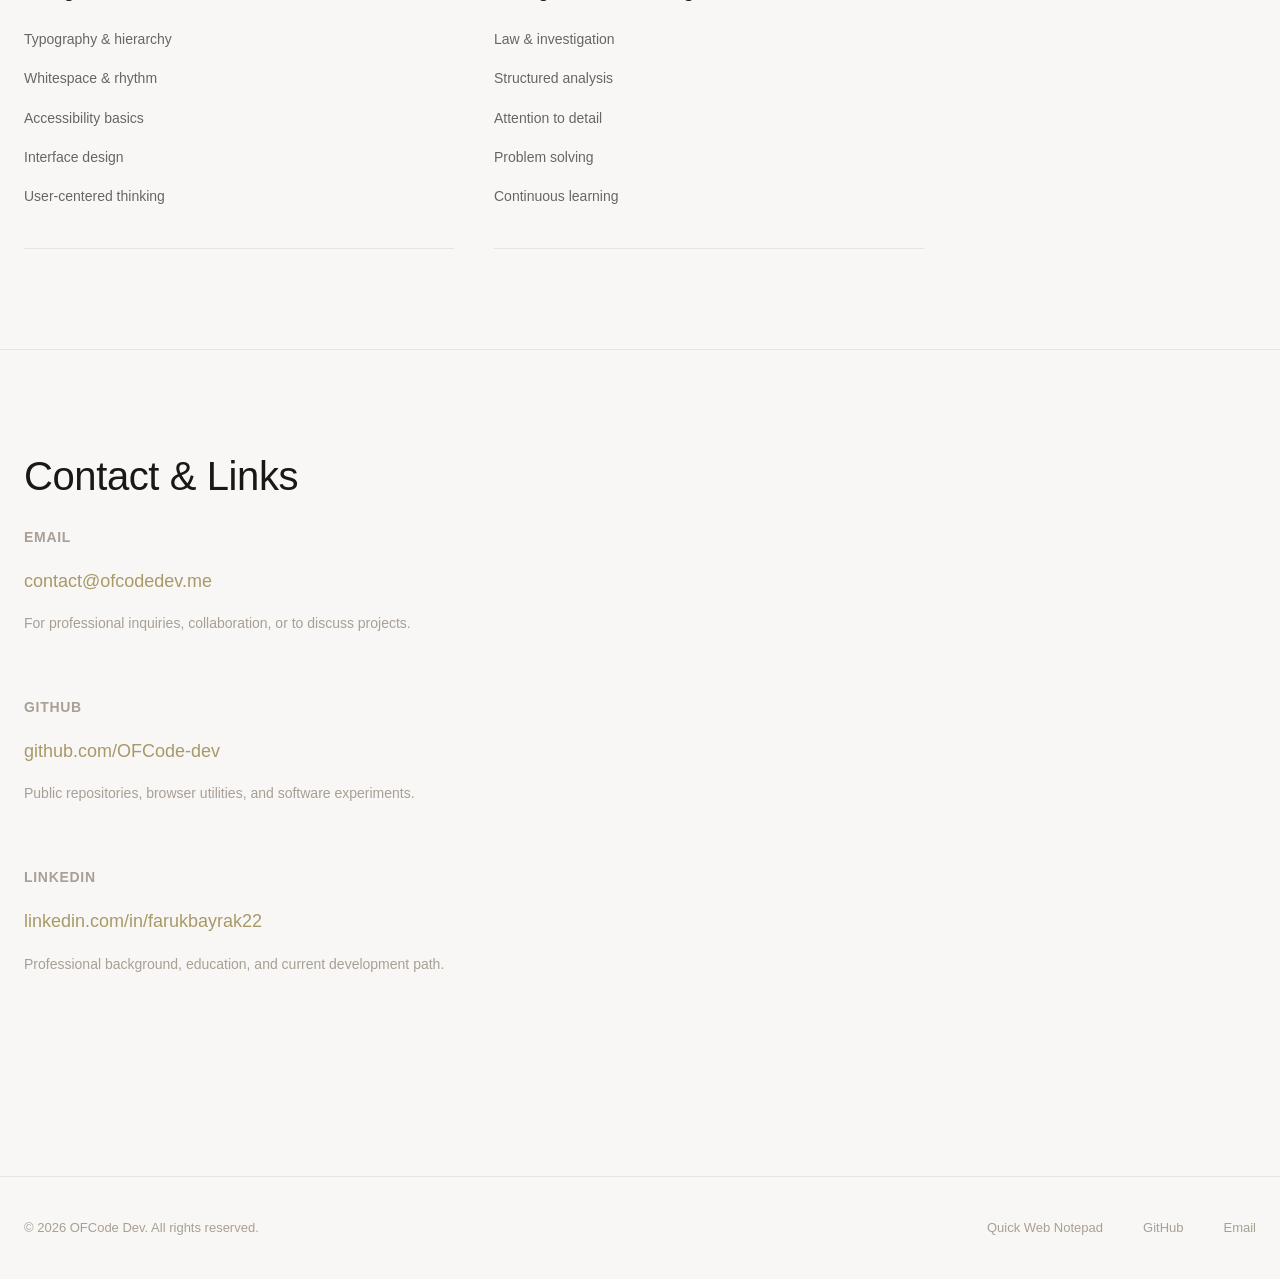
==== commit 6ec44a18: "Present the Screenshot to Clipboard family as one section" ====
--- a/index.html
+++ b/index.html
@@ -336,6 +336,21 @@
       border-right: 1px solid var(--border);
     }
 
+    /* Screenshot → Clipboard family */
+    .family-intro {
+      max-width: 720px;
+      font-size: 15px;
+      color: var(--text-secondary);
+      line-height: 1.7;
+      margin-bottom: var(--space-lg);
+    }
+
+    .family-role {
+      font-weight: 400;
+      color: var(--text-tertiary);
+      white-space: nowrap;
+    }
+
     /* How I Think */
     .approach {
       max-width: 700px;
@@ -578,6 +593,7 @@
       <nav class="nav">
         <div class="brand">OFCode Dev</div>
         <div class="nav-links">
+          <a href="#clipboard-family">Extensions</a>
           <a href="#featured">Featured</a>
           <a href="#projects">Projects</a>
           <a href="#approach">Approach</a>
@@ -608,29 +624,58 @@
       </div>
     </section>
 
+    <!-- Screenshot → Clipboard Family -->
+    <section id="clipboard-family">
+      <div class="container">
+        <h2>Screenshot → Clipboard Family</h2>
+        <p class="family-intro">
+          Three browser extensions built on one promise: <strong>one click and the image is on your clipboard.</strong> No editor, no save dialog, no download, no account, no server. Each sibling captures from a different source, and they share an icon language so you can tell them apart at a glance.
+        </p>
+        <div class="projects-list">
+          <article class="project-item">
+            <h3 class="project-name">Quick Screenshot → Clipboard <span class="family-role">— the eldest · visible tab</span></h3>
+            <p class="project-desc">Click the icon and whatever fills the tab right now becomes a PNG on your clipboard. The one that set the family's rule. It also has a twin: the same extension ported to Firefox.</p>
+            <div class="project-meta">
+              <span class="project-meta-item">Chrome &amp; Edge</span>
+              <span class="project-meta-item">Firefox twin</span>
+              <a href="https://chromewebstore.google.com/detail/quick-screenshot-%E2%86%92-clipbo/pimodklbppjmjnpmhaipihkfnbnldebh" target="_blank" rel="noopener">Chrome</a>
+              <a href="https://addons.mozilla.org/en-US/firefox/addon/quick-screenshot-clipboard/" target="_blank" rel="noopener">Firefox</a>
+              <a href="/quick-screenshot-clipboard/">Details</a>
+              <a href="https://github.com/OFCode-dev/quick-screenshot-clipboard" target="_blank" rel="noopener">GitHub</a>
+            </div>
+          </article>
+
+          <article class="project-item">
+            <h3 class="project-name">Stitch Screenshot → Clipboard <span class="family-role">— the middle child · full page</span></h3>
+            <p class="project-desc">One click scrolls the whole page, stitches every section into a single tall PNG and copies it. For long articles, entire conversations and bug reports that never fit on one screen.</p>
+            <div class="project-meta">
+              <span class="project-meta-item">Chrome &amp; Edge</span>
+              <span class="project-meta-item">No host permissions</span>
+              <a href="https://chromewebstore.google.com/detail/stitch-screenshot-%E2%86%92-clipb/ldhpomojadcpocpghpdpinpmagjknfjh" target="_blank" rel="noopener">Chrome</a>
+              <a href="/stitch-screenshot-clipboard/">Details</a>
+              <a href="https://github.com/OFCode-dev/stitch-screenshot-clipboard" target="_blank" rel="noopener">GitHub</a>
+            </div>
+          </article>
+
+          <article class="project-item">
+            <h3 class="project-name">Frame Screenshot → Clipboard <span class="family-role">— the youngest · video frame</span></h3>
+            <p class="project-desc">Hover any HTML5 video and the current frame is copied at the video's own resolution — only the video, never the page around it. Store listing on the way; today it loads unpacked.</p>
+            <div class="project-meta">
+              <span class="project-meta-item">Chrome &amp; Edge</span>
+              <span class="project-meta-item">Manifest V3</span>
+              <a href="/frame-screenshot-clipboard/">Details</a>
+              <a href="https://github.com/OFCode-dev/frame-screenshot-clipboard" target="_blank" rel="noopener">GitHub</a>
+            </div>
+          </article>
+        </div>
+      </div>
+    </section>
+
     <!-- Featured Work -->
     <section id="featured">
       <div class="container">
         <h2>Featured Work</h2>
         <div class="featured">
-          <article class="featured-item">
-            <span class="featured-label">Browser Extension</span>
-            <h3 class="featured-title">Quick Screenshot Clipboard</h3>
-            <p class="featured-description">
-              A focused browser extension that copies the visible tab screenshot directly to your clipboard with one click. Available for Chrome and Firefox. Solves a real workflow problem: faster screenshots, no intermediary apps, no bloat.
-            </p>
-            <div class="featured-meta">
-              <span>JavaScript</span>
-              <span>Chrome & Firefox</span>
-              <span>Productivity tool</span>
-            </div>
-            <div class="featured-links">
-              <a href="https://github.com/OFCode-dev/quick-screenshot-clipboard" target="_blank" rel="noopener">GitHub →</a>
-              <a href="https://chromewebstore.google.com/detail/quick-screenshot-%E2%86%92-clipbo/pimodklbppjmjnpmhaipihkfnbnldebh" target="_blank" rel="noopener">Chrome →</a>
-              <a href="https://addons.mozilla.org/en-US/firefox/addon/quick-screenshot-clipboard/" target="_blank" rel="noopener">Firefox →</a>
-            </div>
-          </article>
-
           <article class="featured-item">
             <span class="featured-label">Web Utility</span>
             <h3 class="featured-title">Quick Web Notepad</h3>
@@ -656,16 +701,6 @@
       <div class="container">
         <h2>Selected Projects</h2>
         <div class="projects-list">
-          <article class="project-item">
-            <h3 class="project-name">Quick Screenshot Firefox</h3>
-            <p class="project-desc">One-click screenshot capture for Firefox. Visible-area focused, no frills.</p>
-            <div class="project-meta">
-              <span class="project-meta-item">JavaScript</span>
-              <span class="project-meta-item">Firefox Extension</span>
-              <a href="https://github.com/OFCode-dev/quick-screenshot-firefox" target="_blank" rel="noopener">GitHub</a>
-            </div>
-          </article>
-
           <article class="project-item">
             <h3 class="project-name">Would You Rather App</h3>
             <p class="project-desc">A two-option quiz app built in Flutter. Result profiles, sharing, and local state. No backend, no ads, no tracking.</p>
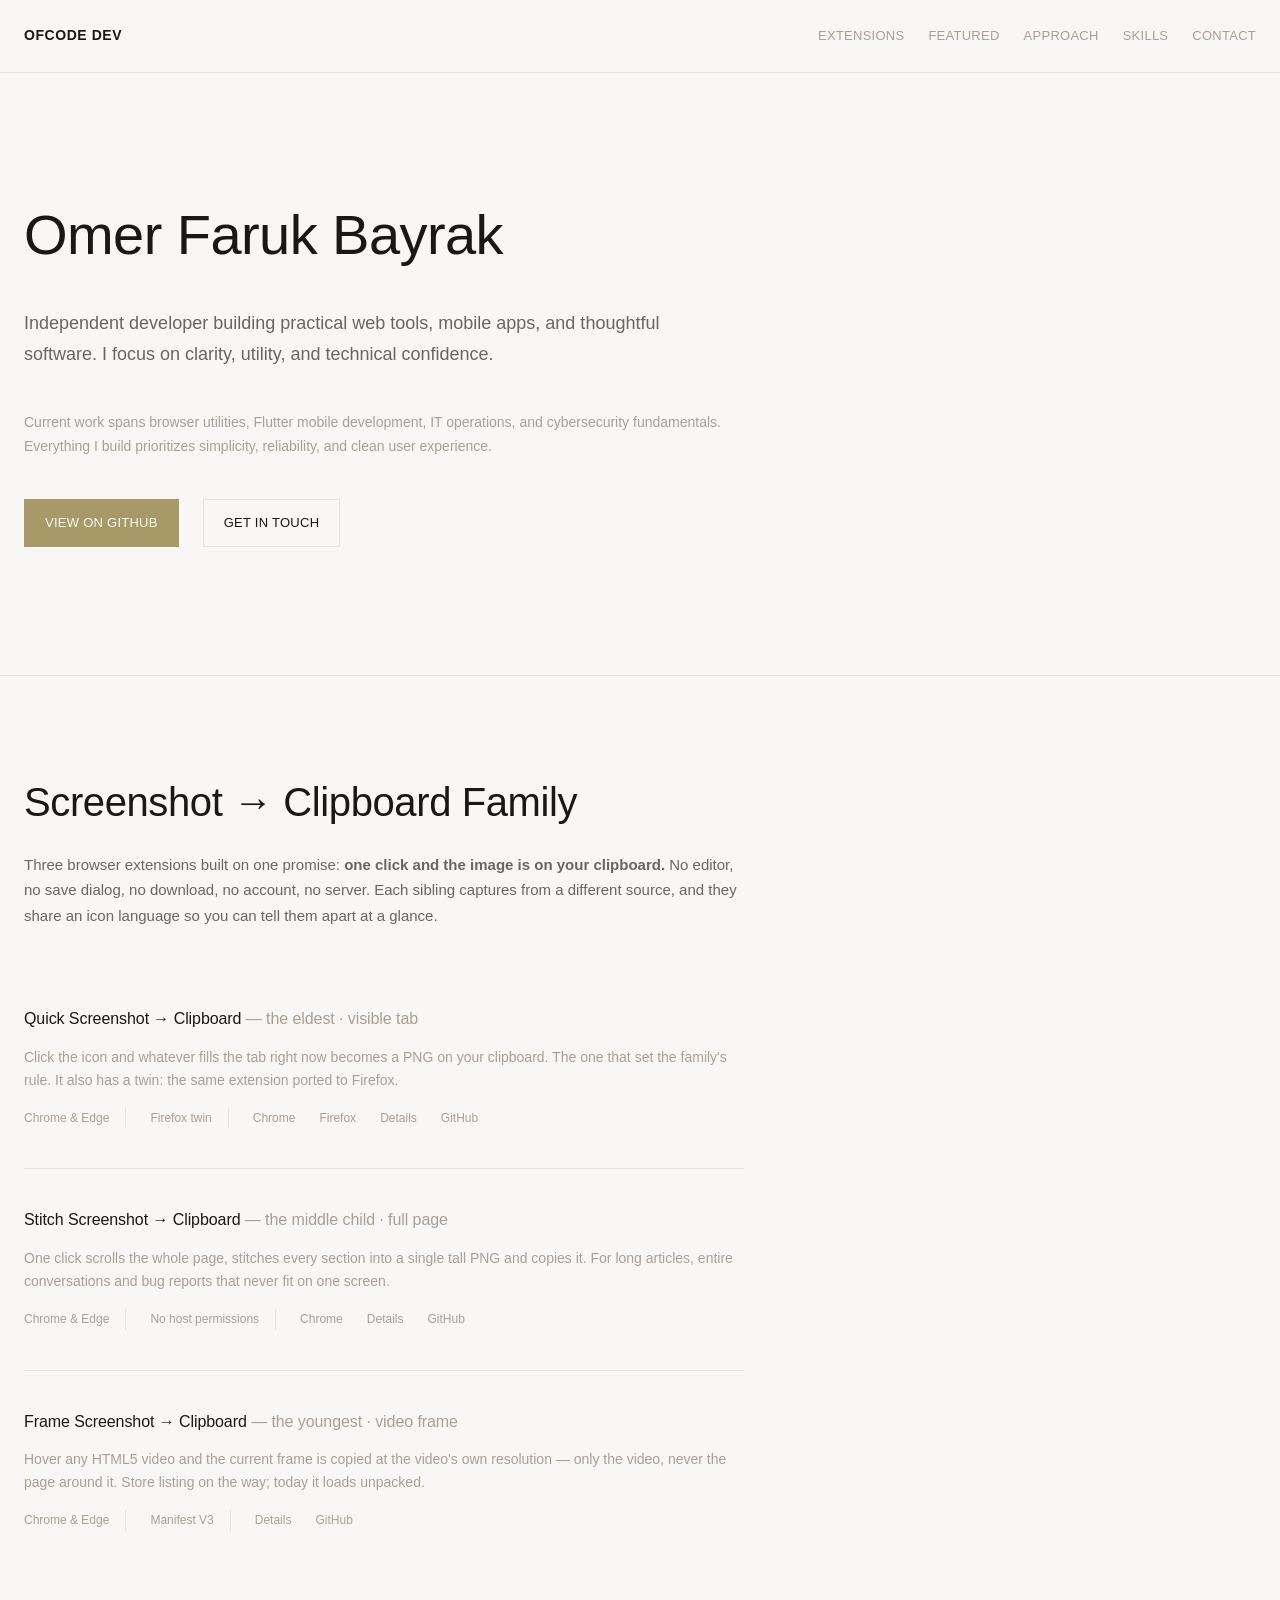
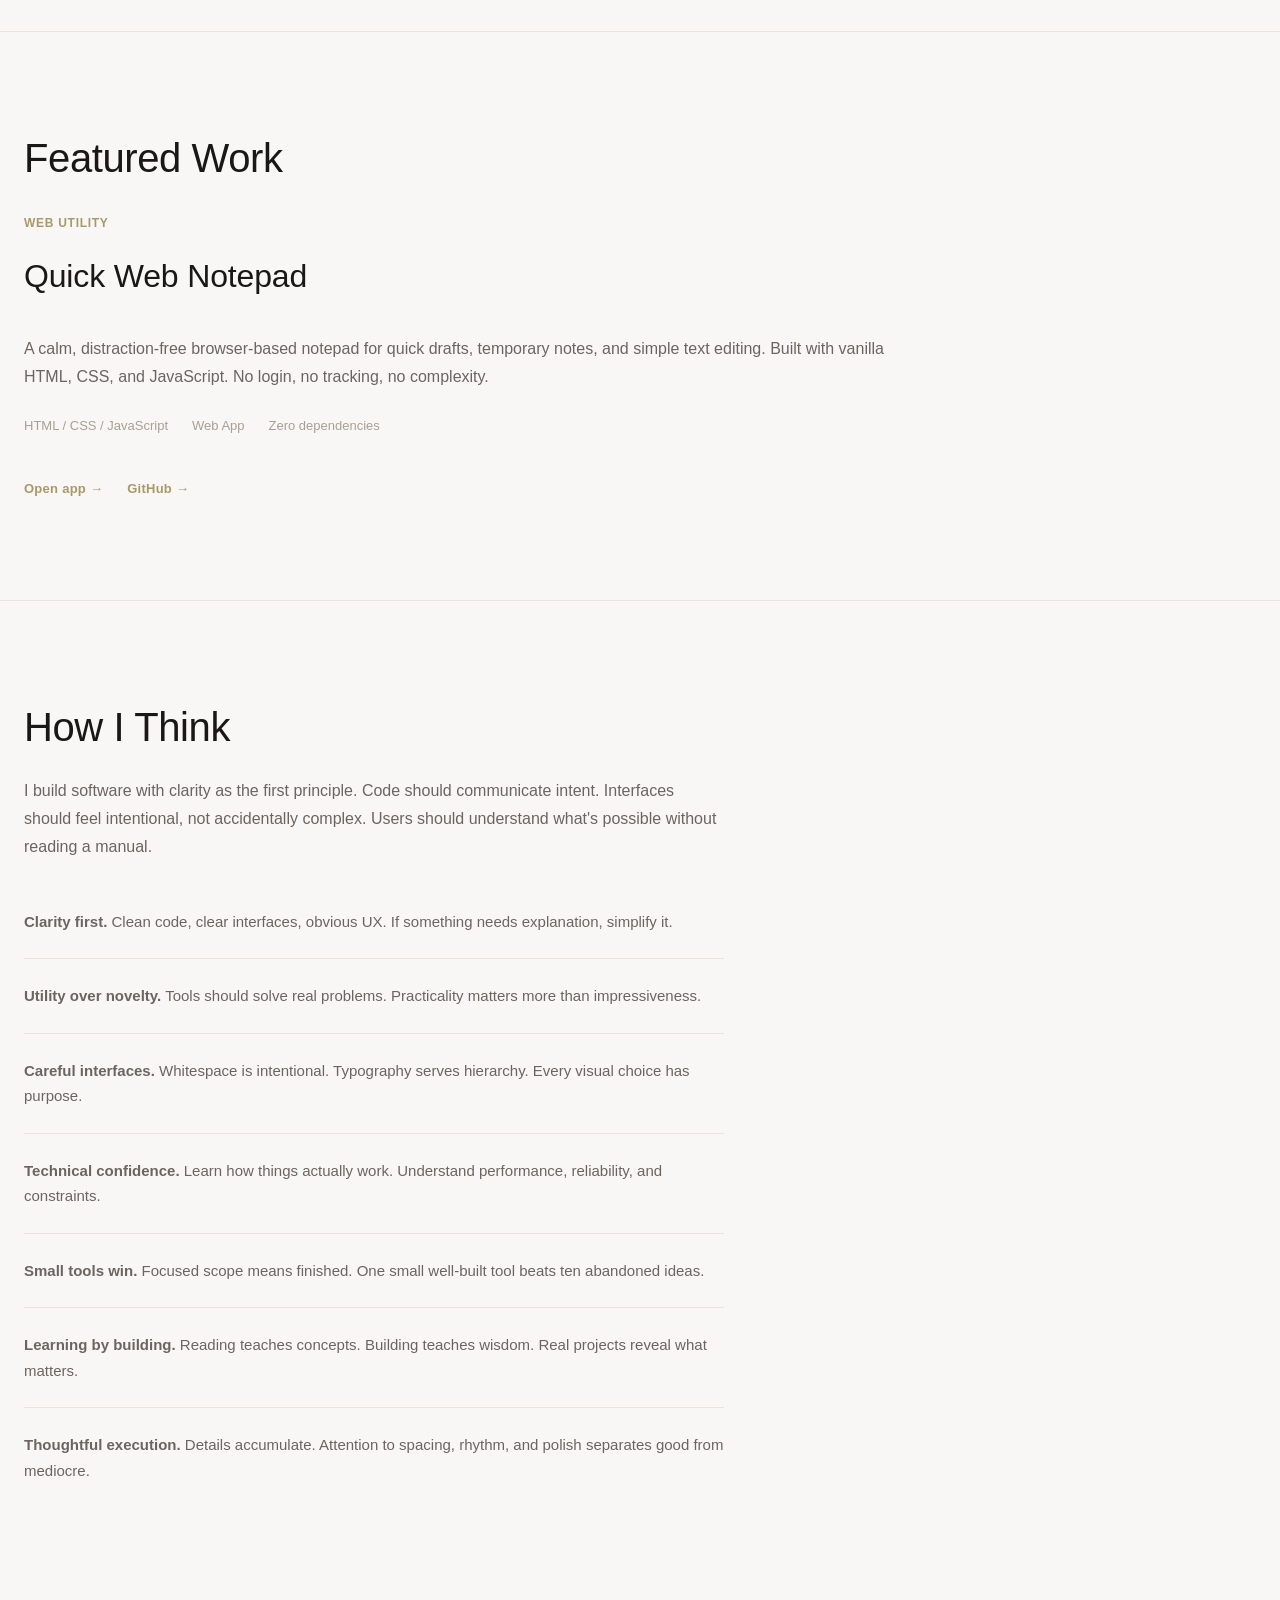
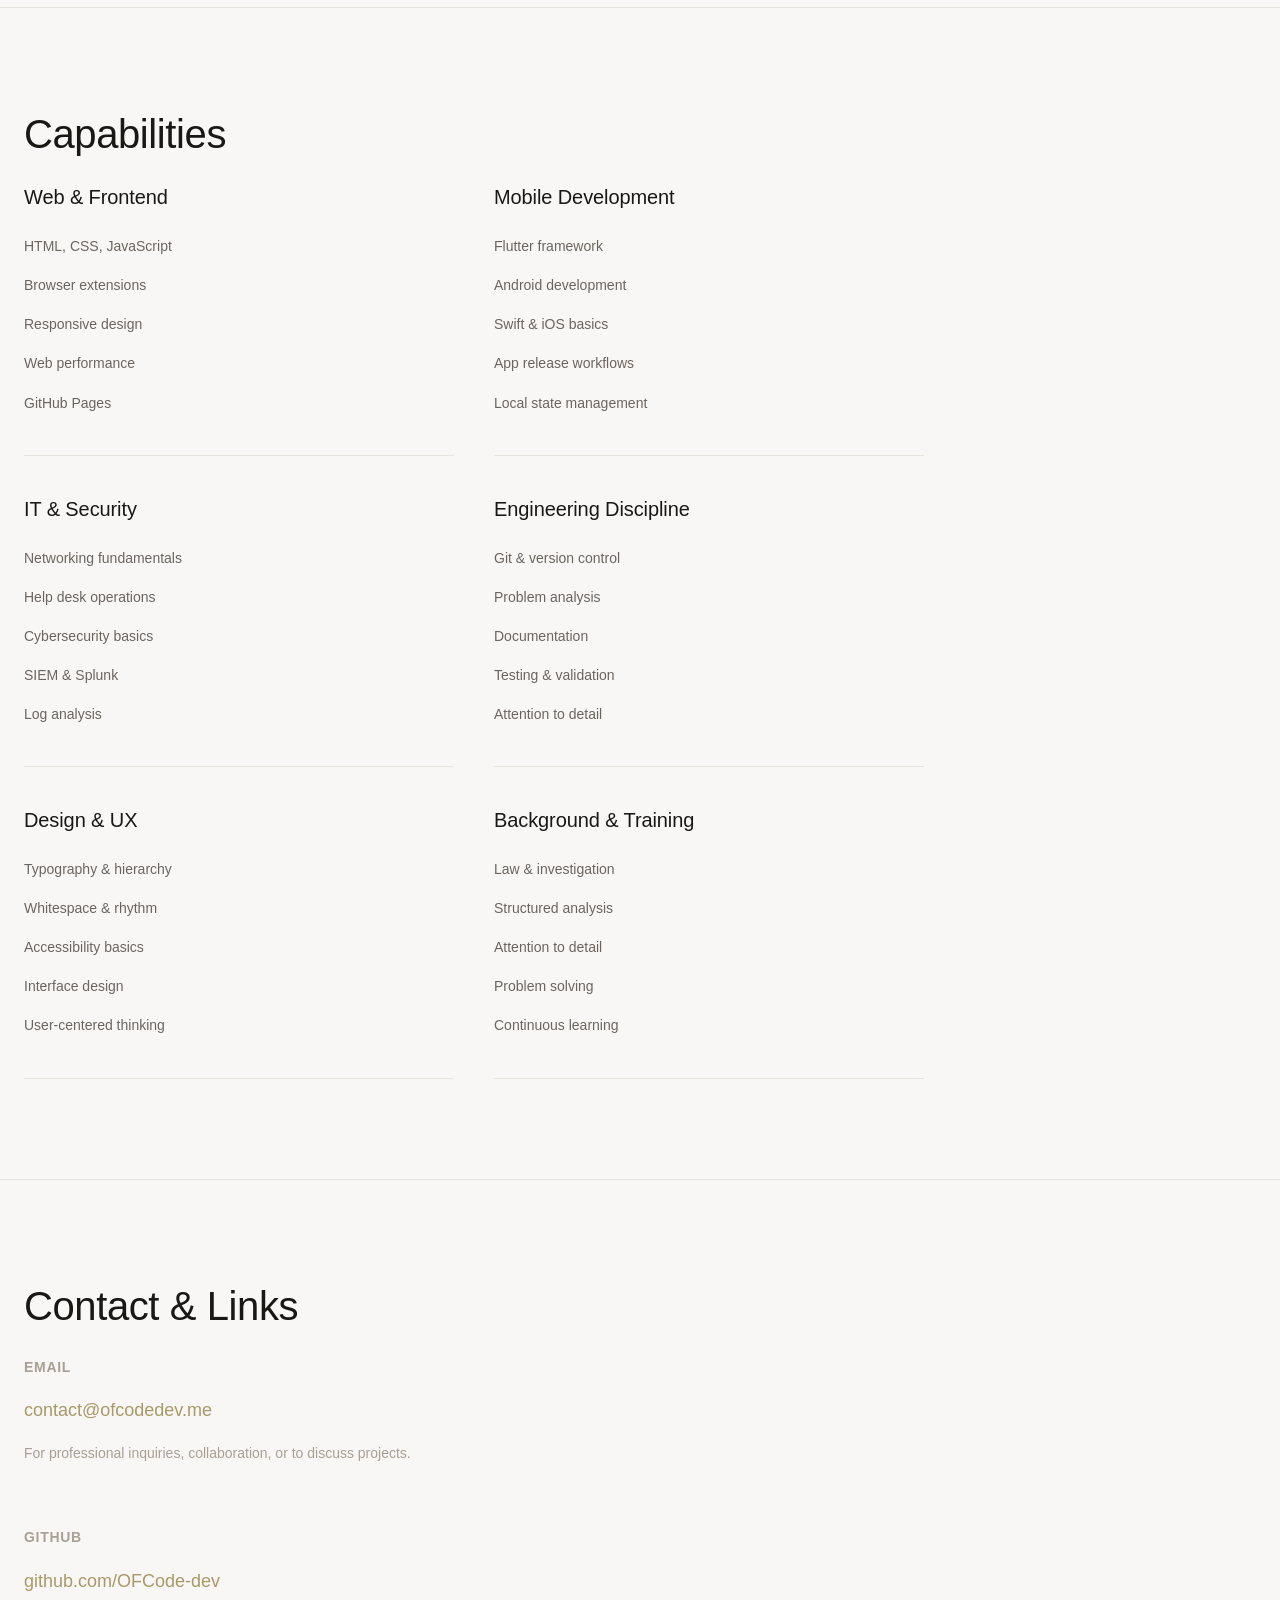
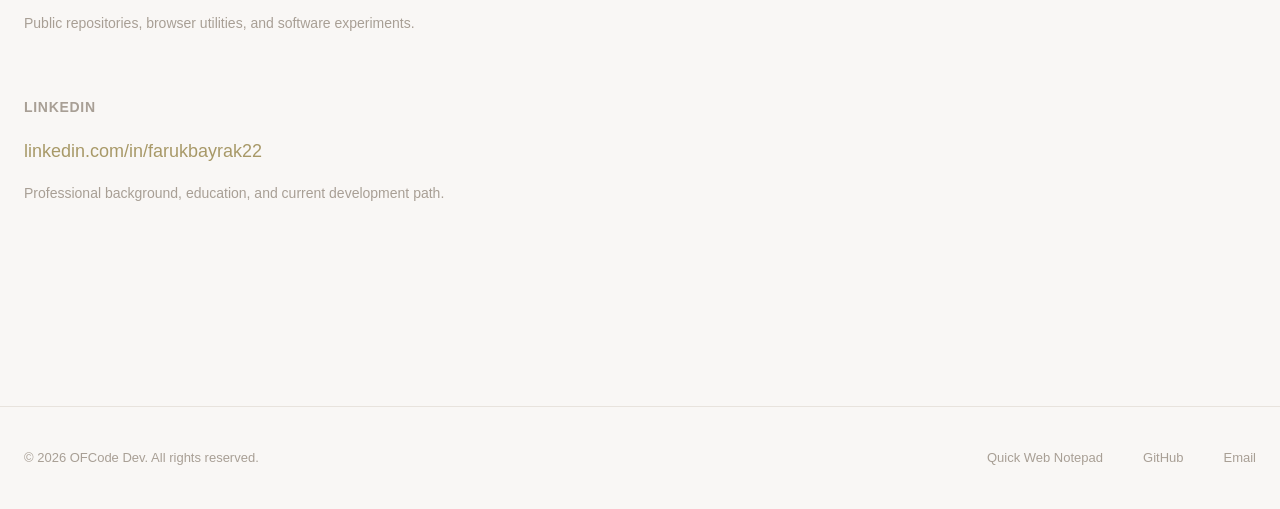
==== commit a7abc9ee: "Drop the unfinished-project list from the homepage" ====
--- a/index.html
+++ b/index.html
@@ -290,7 +290,7 @@
       opacity: 0.7;
     }
 
-    /* Selected Projects */
+    /* Project cards */
     .projects-list {
       max-width: 720px;
     }
@@ -595,7 +595,6 @@
         <div class="nav-links">
           <a href="#clipboard-family">Extensions</a>
           <a href="#featured">Featured</a>
-          <a href="#projects">Projects</a>
           <a href="#approach">Approach</a>
           <a href="#capabilities">Skills</a>
           <a href="#contact">Contact</a>
@@ -696,44 +695,6 @@
       </div>
     </section>
 
-    <!-- Selected Projects -->
-    <section id="projects">
-      <div class="container">
-        <h2>Selected Projects</h2>
-        <div class="projects-list">
-          <article class="project-item">
-            <h3 class="project-name">Would You Rather App</h3>
-            <p class="project-desc">A two-option quiz app built in Flutter. Result profiles, sharing, and local state. No backend, no ads, no tracking.</p>
-            <div class="project-meta">
-              <span class="project-meta-item">Flutter</span>
-              <span class="project-meta-item">Mobile</span>
-              <a href="https://github.com/OFCode-dev/wouldyouratherapp" target="_blank" rel="noopener">GitHub</a>
-            </div>
-          </article>
-
-          <article class="project-item">
-            <h3 class="project-name">ZoomWheel App</h3>
-            <p class="project-desc">iOS app experiment exploring touch-based interactions and native mobile design patterns.</p>
-            <div class="project-meta">
-              <span class="project-meta-item">Swift</span>
-              <span class="project-meta-item">iOS</span>
-              <a href="https://github.com/OFCode-dev/zoomwheelapp" target="_blank" rel="noopener">GitHub</a>
-            </div>
-          </article>
-
-          <article class="project-item">
-            <h3 class="project-name">OFCode Dev Portfolio</h3>
-            <p class="project-desc">This site. A quiet, editorial personal developer homepage built with focus on readability and intentional design.</p>
-            <div class="project-meta">
-              <span class="project-meta-item">HTML / CSS</span>
-              <span class="project-meta-item">GitHub Pages</span>
-              <a href="https://github.com/OFCode-dev/ofcode-dev.github.io" target="_blank" rel="noopener">GitHub</a>
-            </div>
-          </article>
-        </div>
-      </div>
-    </section>
-
     <!-- How I Think -->
     <section id="approach">
       <div class="container">
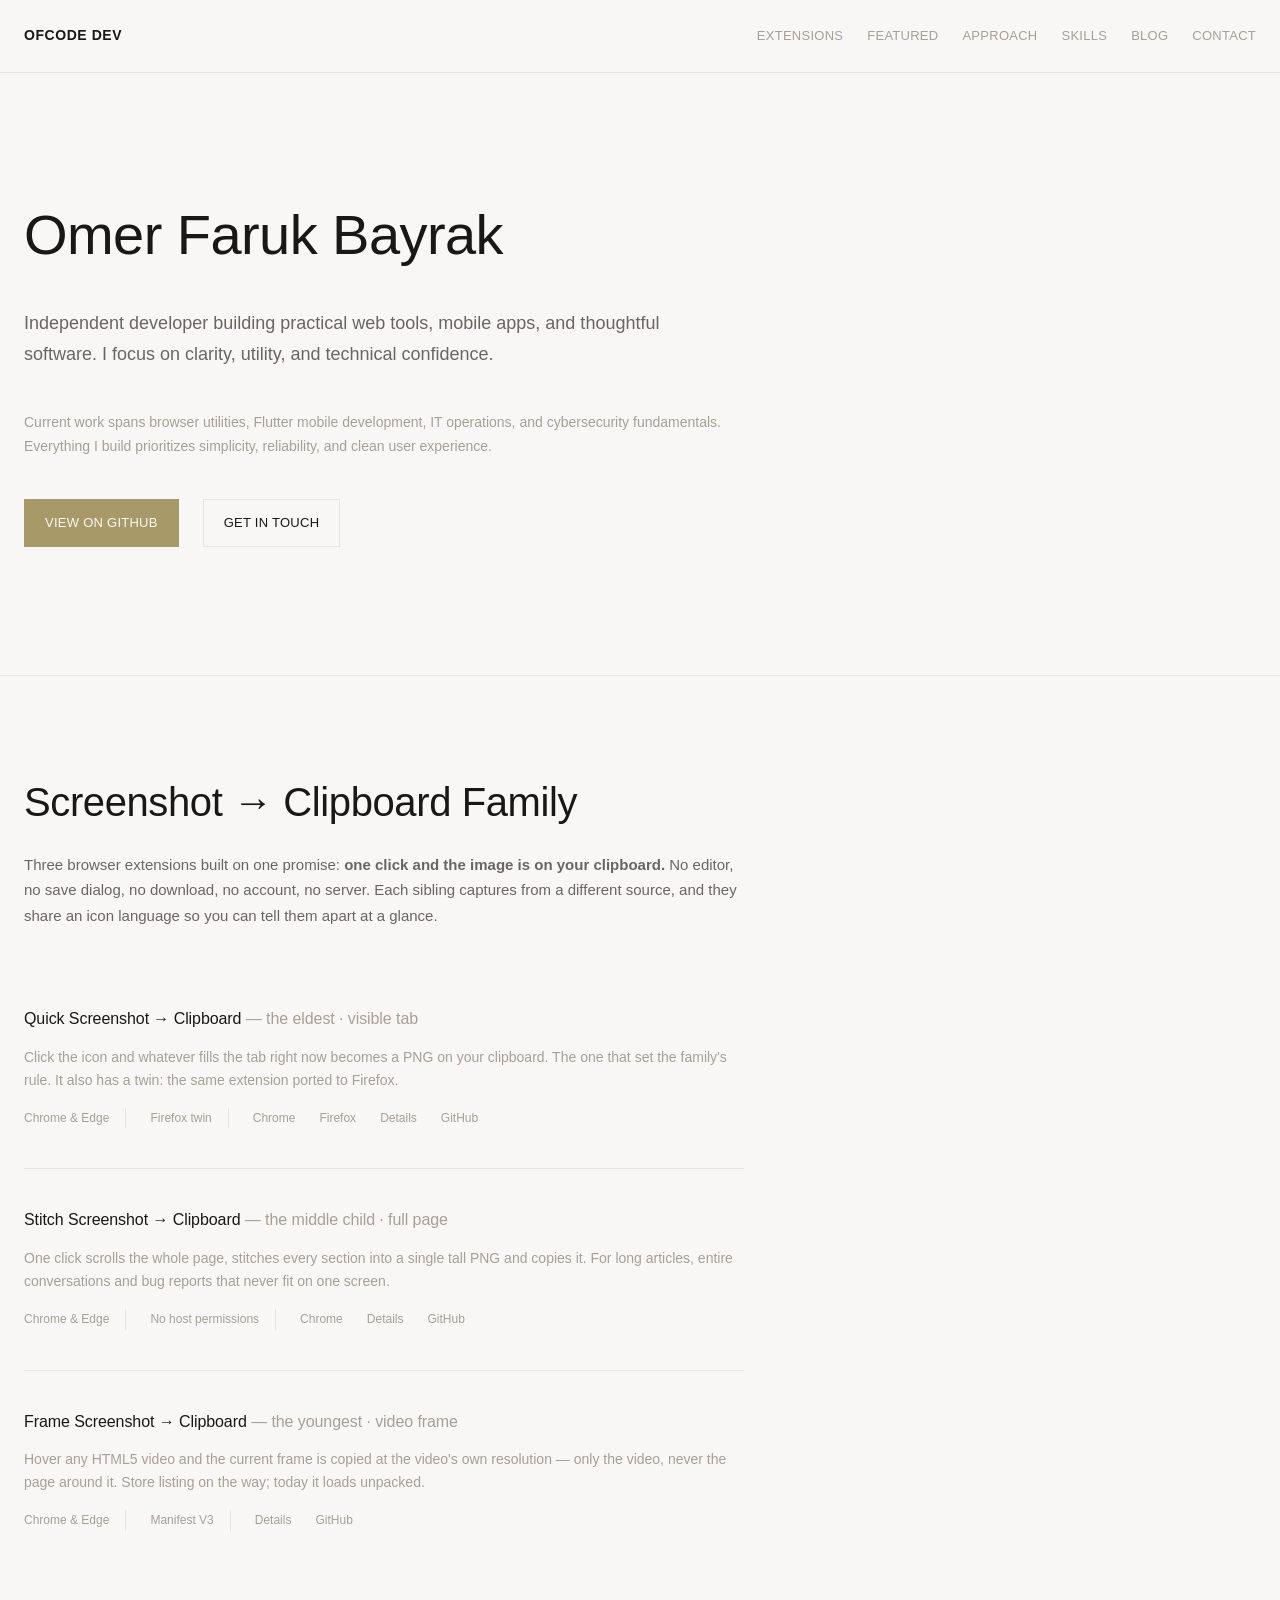
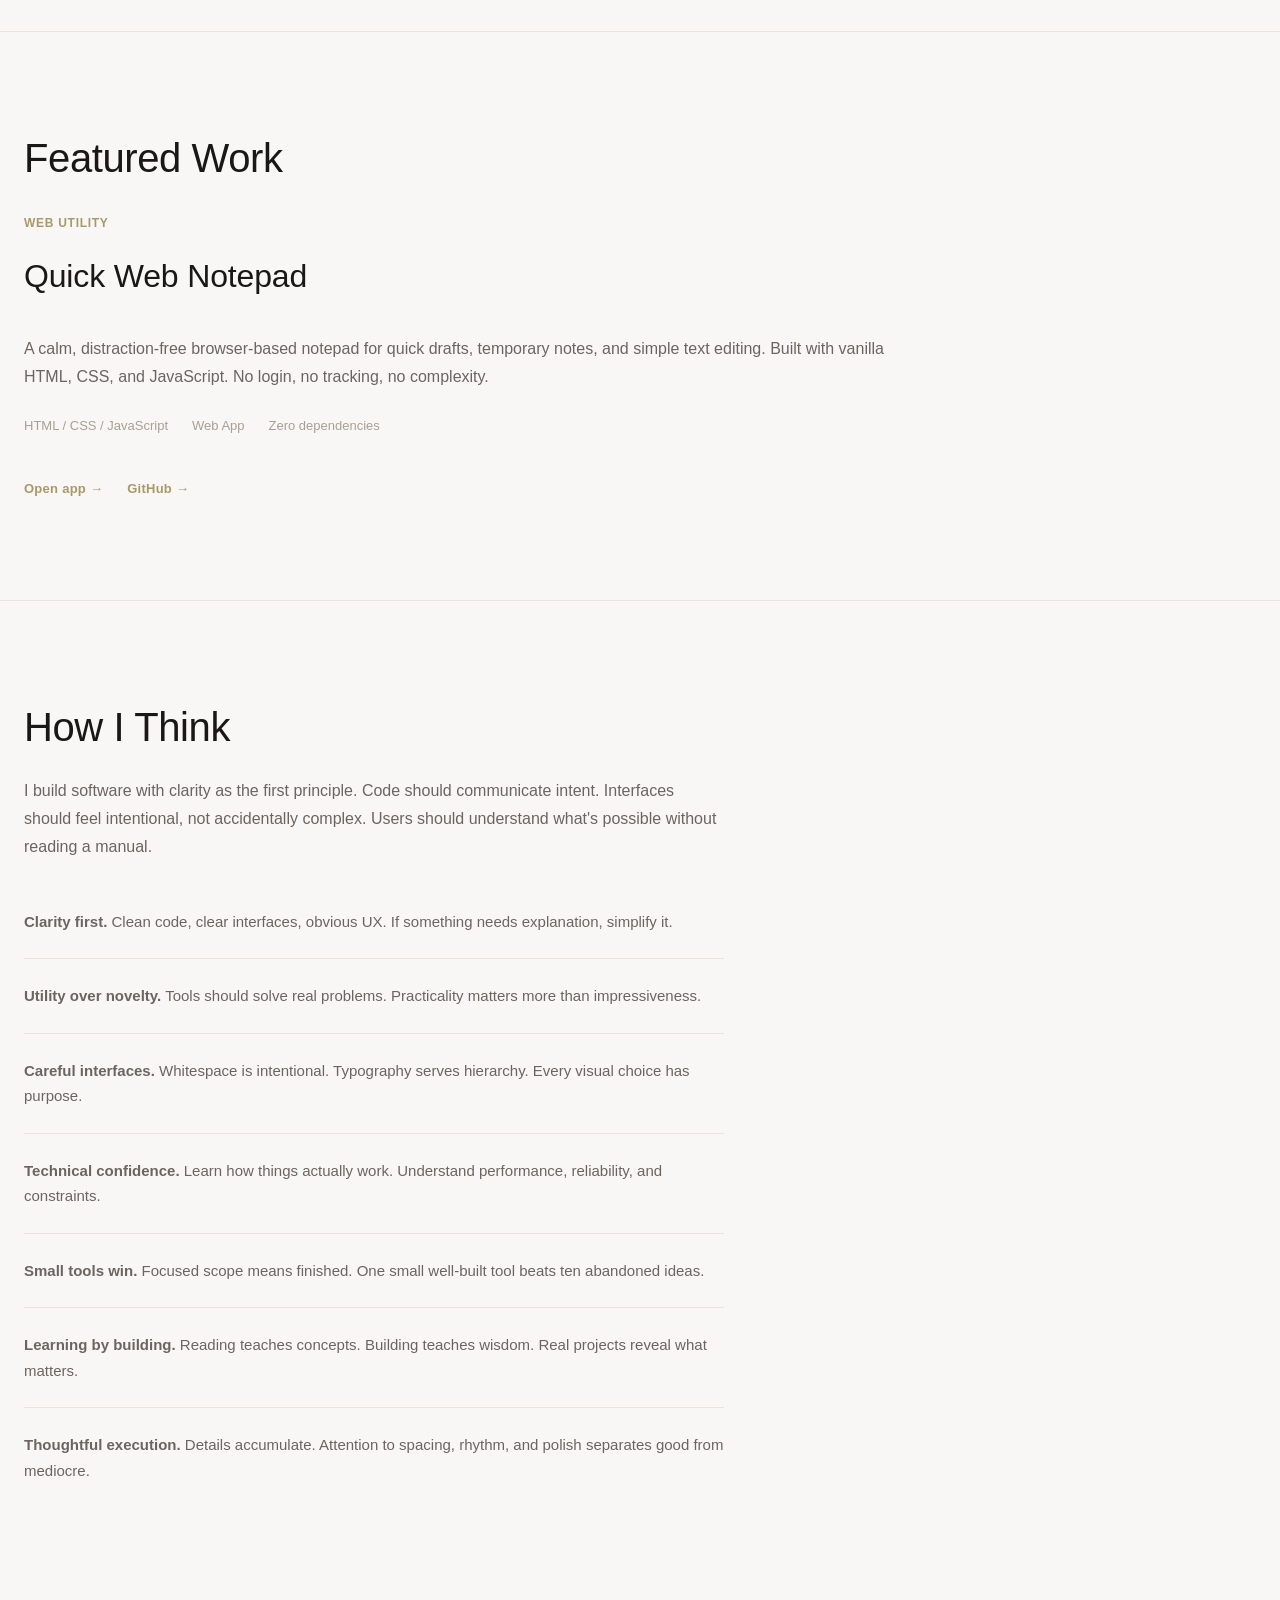
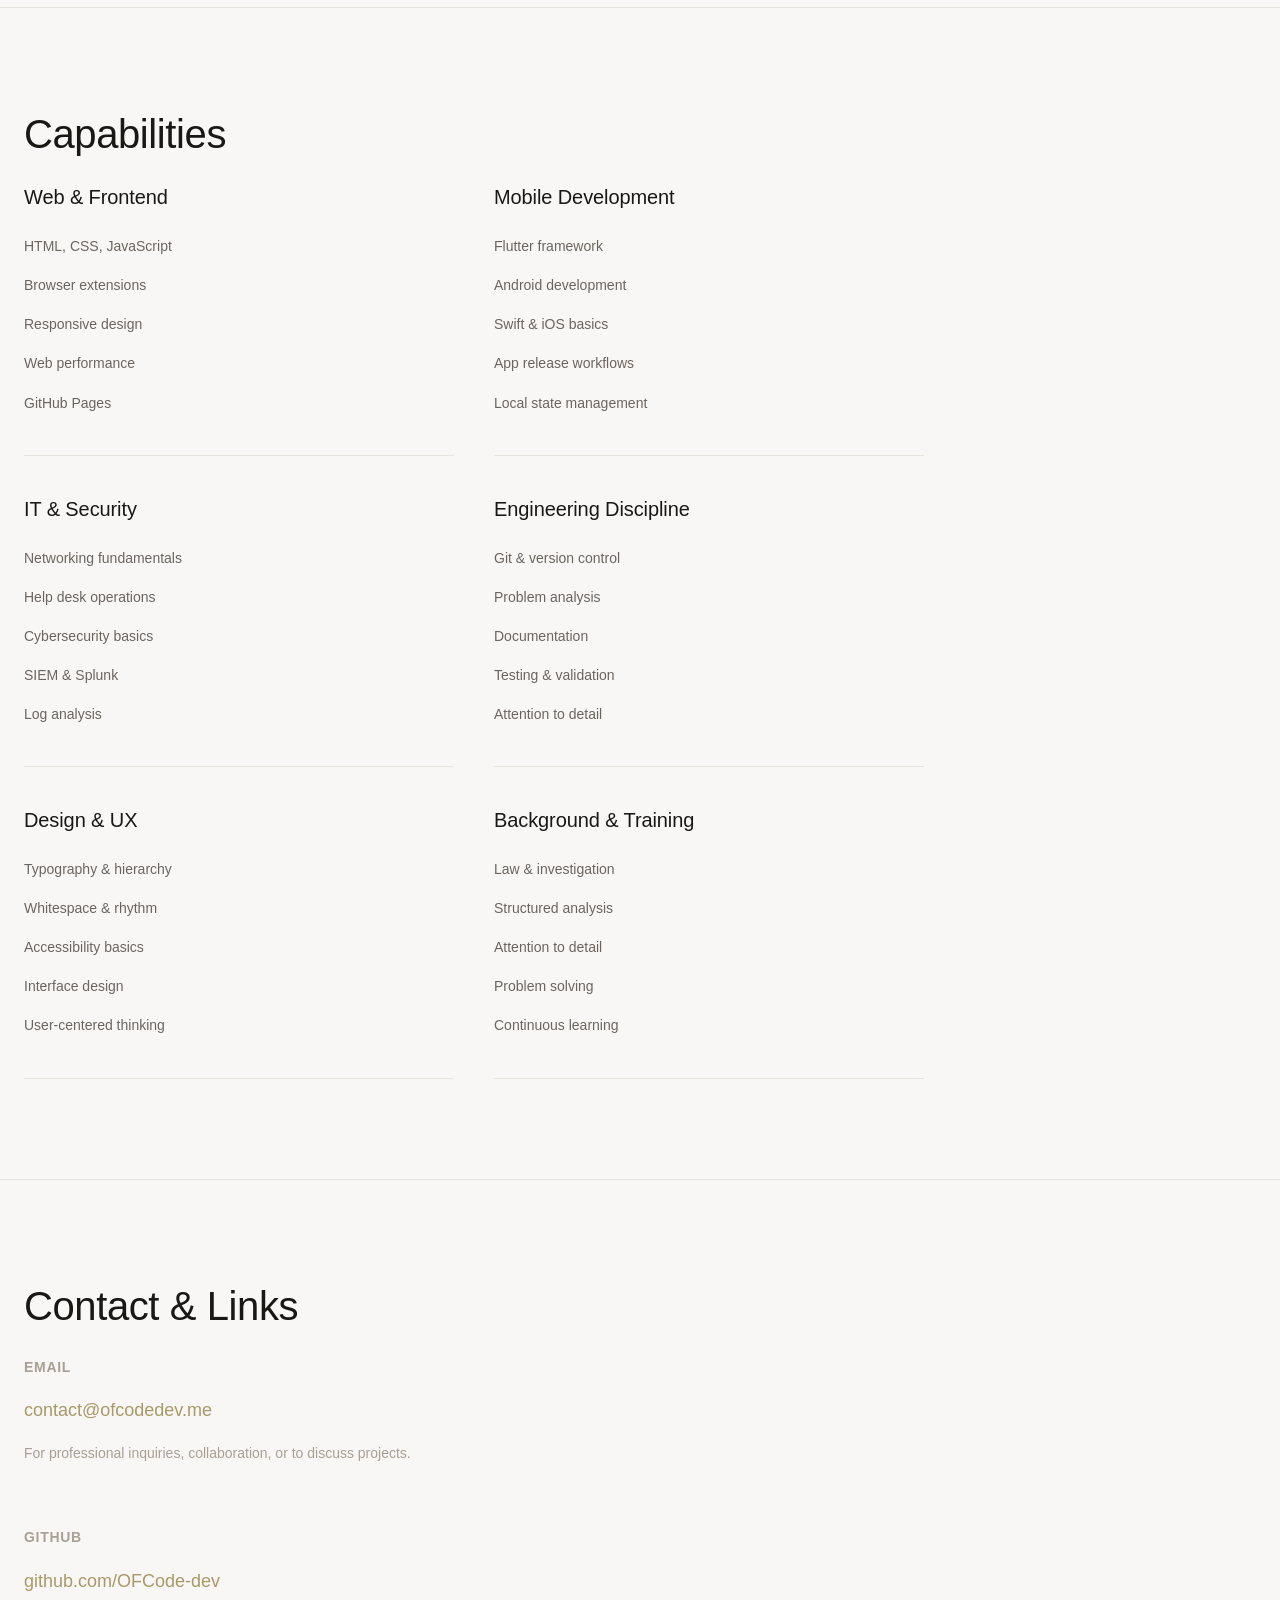
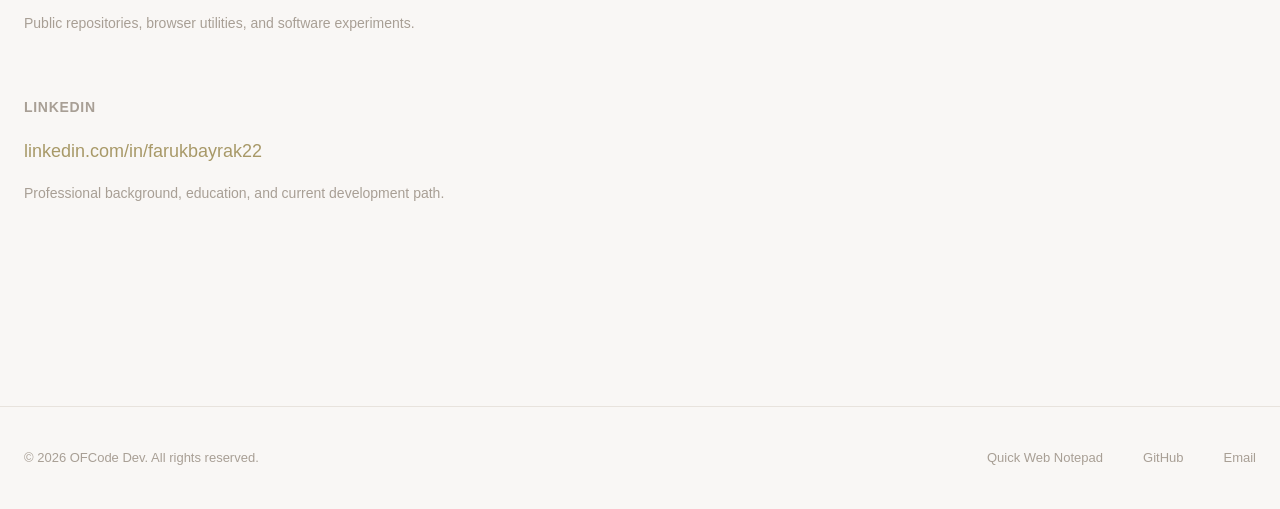
==== commit 1ddbb265: "Add blog section with first post" ====
--- a/index.html
+++ b/index.html
@@ -597,6 +597,7 @@
           <a href="#featured">Featured</a>
           <a href="#approach">Approach</a>
           <a href="#capabilities">Skills</a>
+          <a href="/blog/">Blog</a>
           <a href="#contact">Contact</a>
         </div>
       </nav>
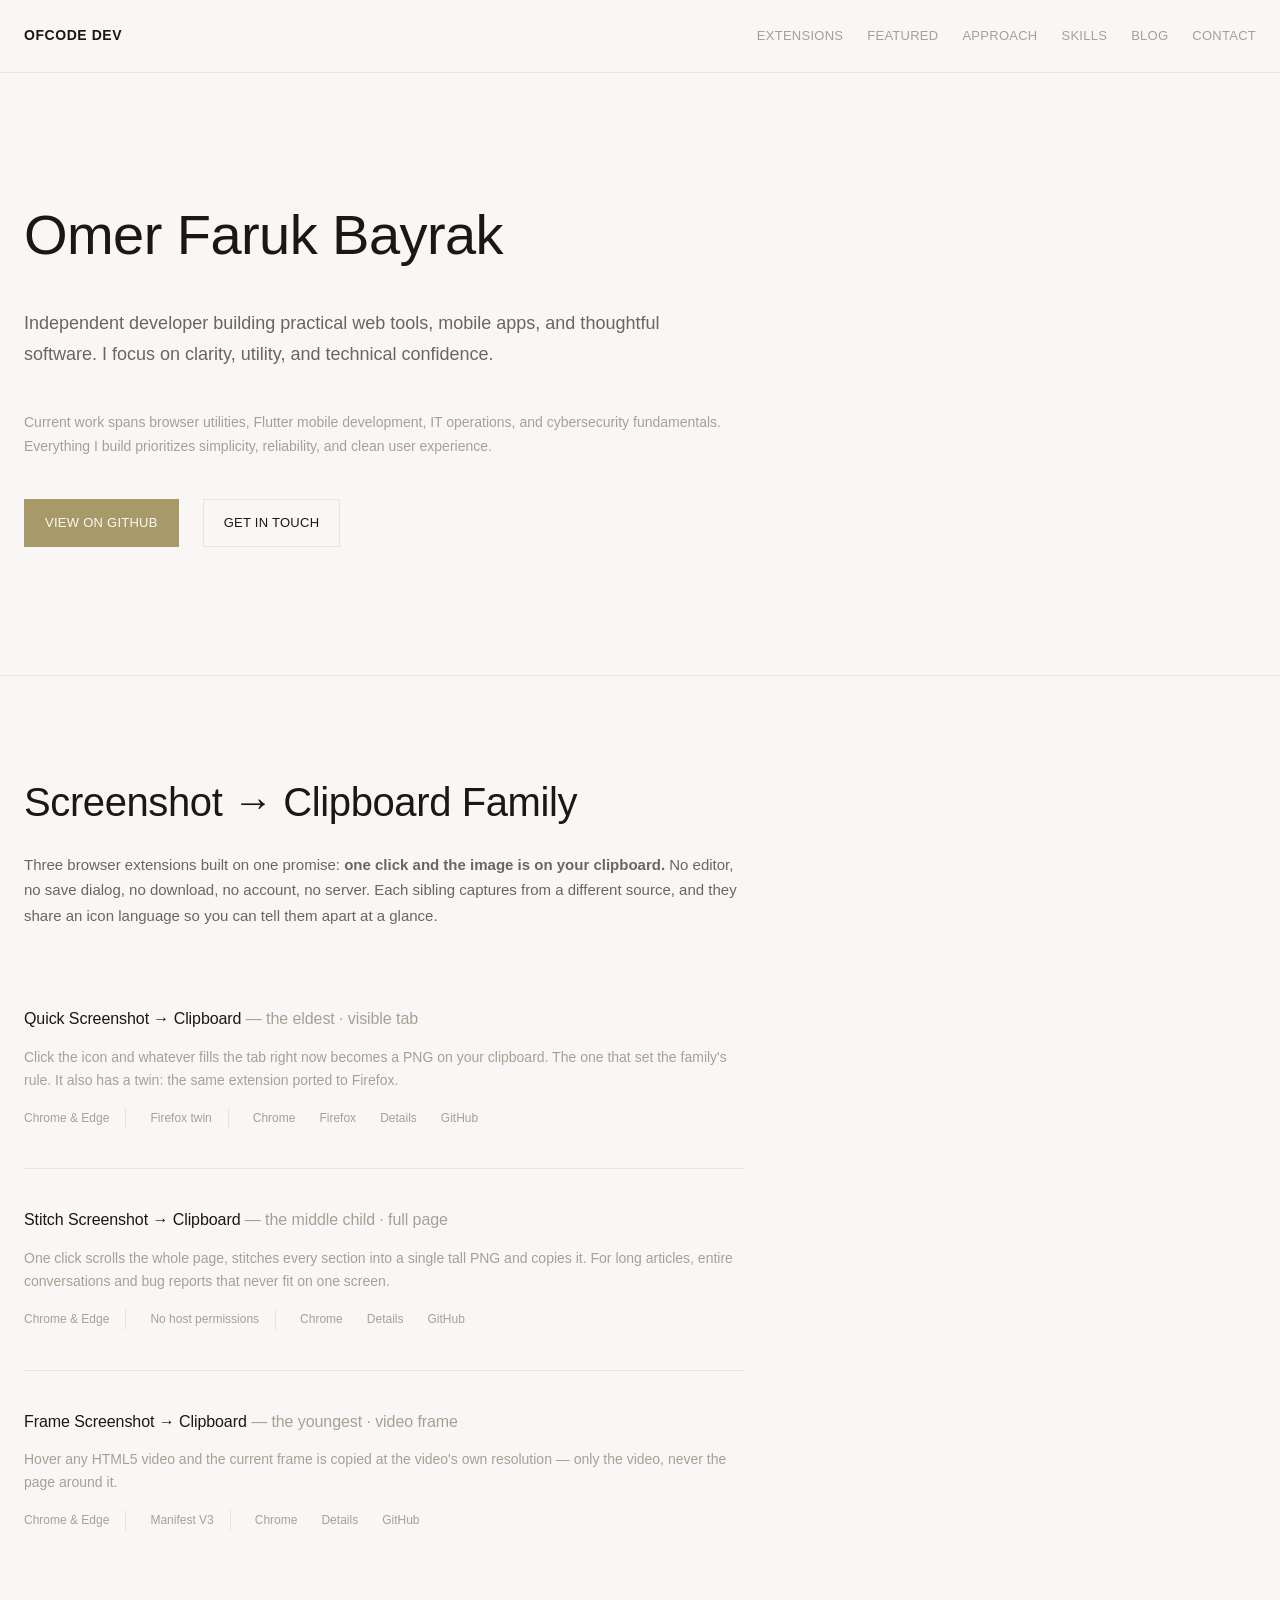
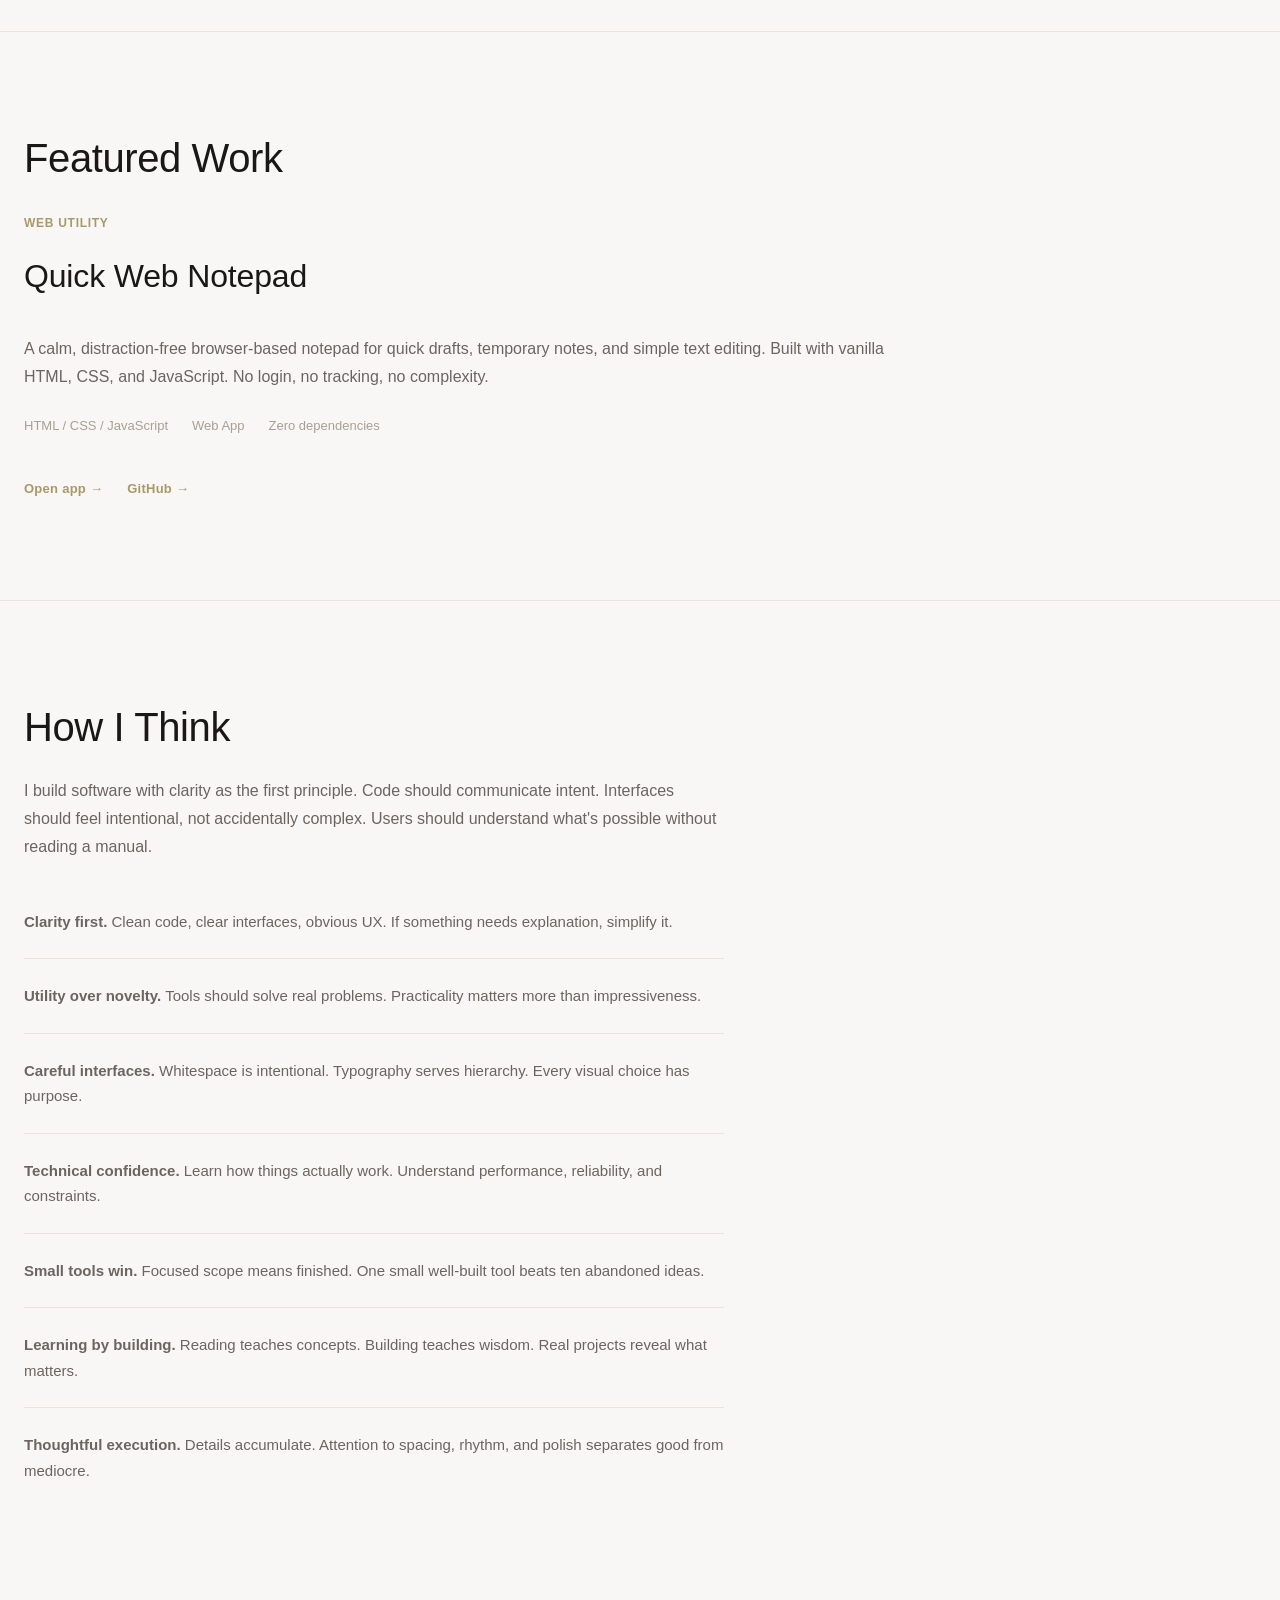
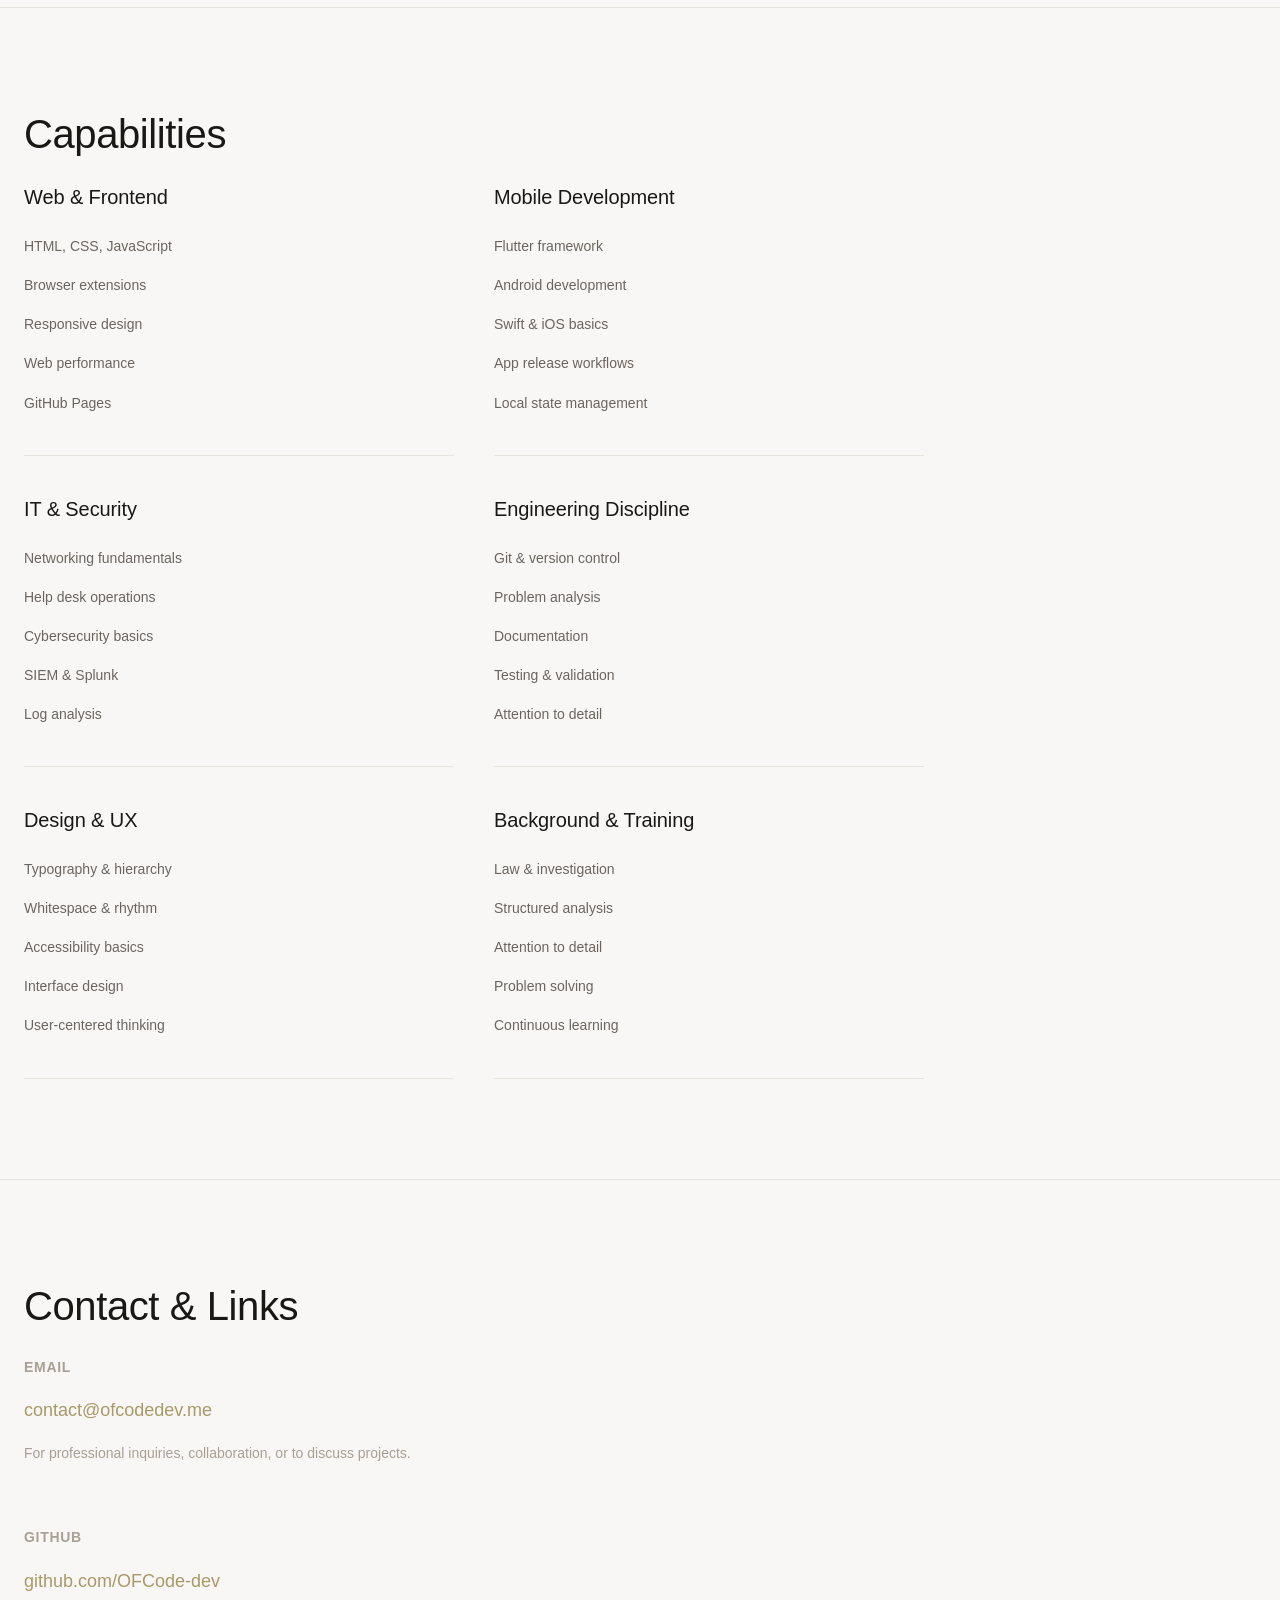
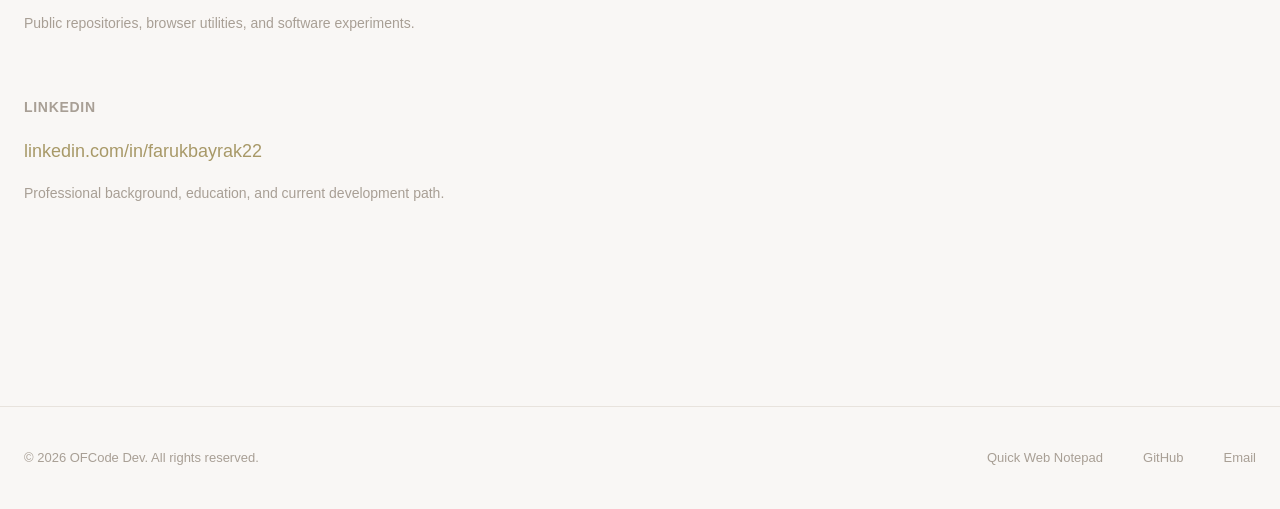
==== commit 20741261: "Link Frame to its store listing and tag family links for attribution All three Screenshot → Clipboar" ====
--- a/index.html
+++ b/index.html
@@ -638,7 +638,7 @@
             <div class="project-meta">
               <span class="project-meta-item">Chrome &amp; Edge</span>
               <span class="project-meta-item">Firefox twin</span>
-              <a href="https://chromewebstore.google.com/detail/quick-screenshot-%E2%86%92-clipbo/pimodklbppjmjnpmhaipihkfnbnldebh" target="_blank" rel="noopener">Chrome</a>
+              <a href="https://chromewebstore.google.com/detail/quick-screenshot-%E2%86%92-clipbo/pimodklbppjmjnpmhaipihkfnbnldebh?utm_source=ofcodedev.me&amp;utm_medium=referral&amp;utm_campaign=portfolio" target="_blank" rel="noopener">Chrome</a>
               <a href="https://addons.mozilla.org/en-US/firefox/addon/quick-screenshot-clipboard/" target="_blank" rel="noopener">Firefox</a>
               <a href="/quick-screenshot-clipboard/">Details</a>
               <a href="https://github.com/OFCode-dev/quick-screenshot-clipboard" target="_blank" rel="noopener">GitHub</a>
@@ -651,7 +651,7 @@
             <div class="project-meta">
               <span class="project-meta-item">Chrome &amp; Edge</span>
               <span class="project-meta-item">No host permissions</span>
-              <a href="https://chromewebstore.google.com/detail/stitch-screenshot-%E2%86%92-clipb/ldhpomojadcpocpghpdpinpmagjknfjh" target="_blank" rel="noopener">Chrome</a>
+              <a href="https://chromewebstore.google.com/detail/stitch-screenshot-%E2%86%92-clipb/ldhpomojadcpocpghpdpinpmagjknfjh?utm_source=ofcodedev.me&amp;utm_medium=referral&amp;utm_campaign=portfolio" target="_blank" rel="noopener">Chrome</a>
               <a href="/stitch-screenshot-clipboard/">Details</a>
               <a href="https://github.com/OFCode-dev/stitch-screenshot-clipboard" target="_blank" rel="noopener">GitHub</a>
             </div>
@@ -659,10 +659,11 @@
 
           <article class="project-item">
             <h3 class="project-name">Frame Screenshot → Clipboard <span class="family-role">— the youngest · video frame</span></h3>
-            <p class="project-desc">Hover any HTML5 video and the current frame is copied at the video's own resolution — only the video, never the page around it. Store listing on the way; today it loads unpacked.</p>
+            <p class="project-desc">Hover any HTML5 video and the current frame is copied at the video's own resolution — only the video, never the page around it.</p>
             <div class="project-meta">
               <span class="project-meta-item">Chrome &amp; Edge</span>
               <span class="project-meta-item">Manifest V3</span>
+              <a href="https://chromewebstore.google.com/detail/frame-screenshot-%E2%86%92-clipbo/hlcjmhjkfhpcmgajlgfandjjhomhgfkm?utm_source=ofcodedev.me&amp;utm_medium=referral&amp;utm_campaign=portfolio" target="_blank" rel="noopener">Chrome</a>
               <a href="/frame-screenshot-clipboard/">Details</a>
               <a href="https://github.com/OFCode-dev/frame-screenshot-clipboard" target="_blank" rel="noopener">GitHub</a>
             </div>
